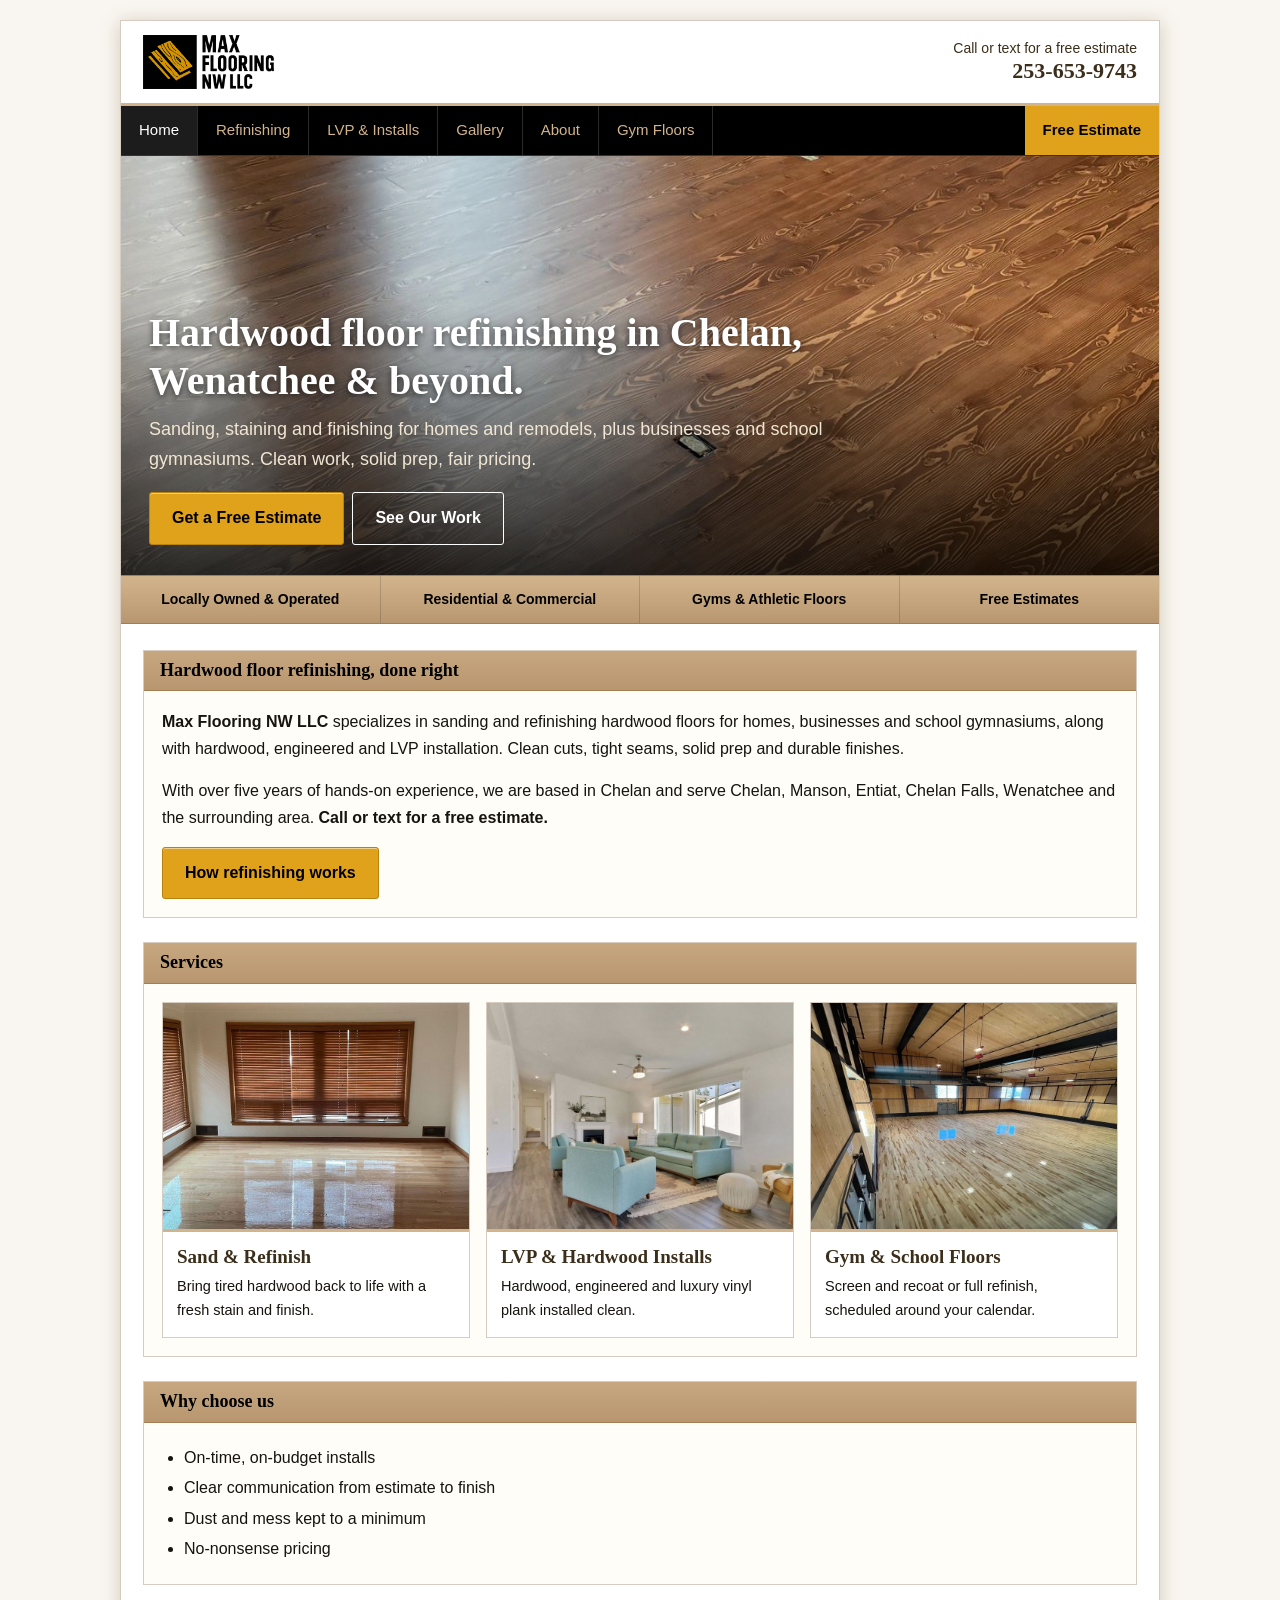
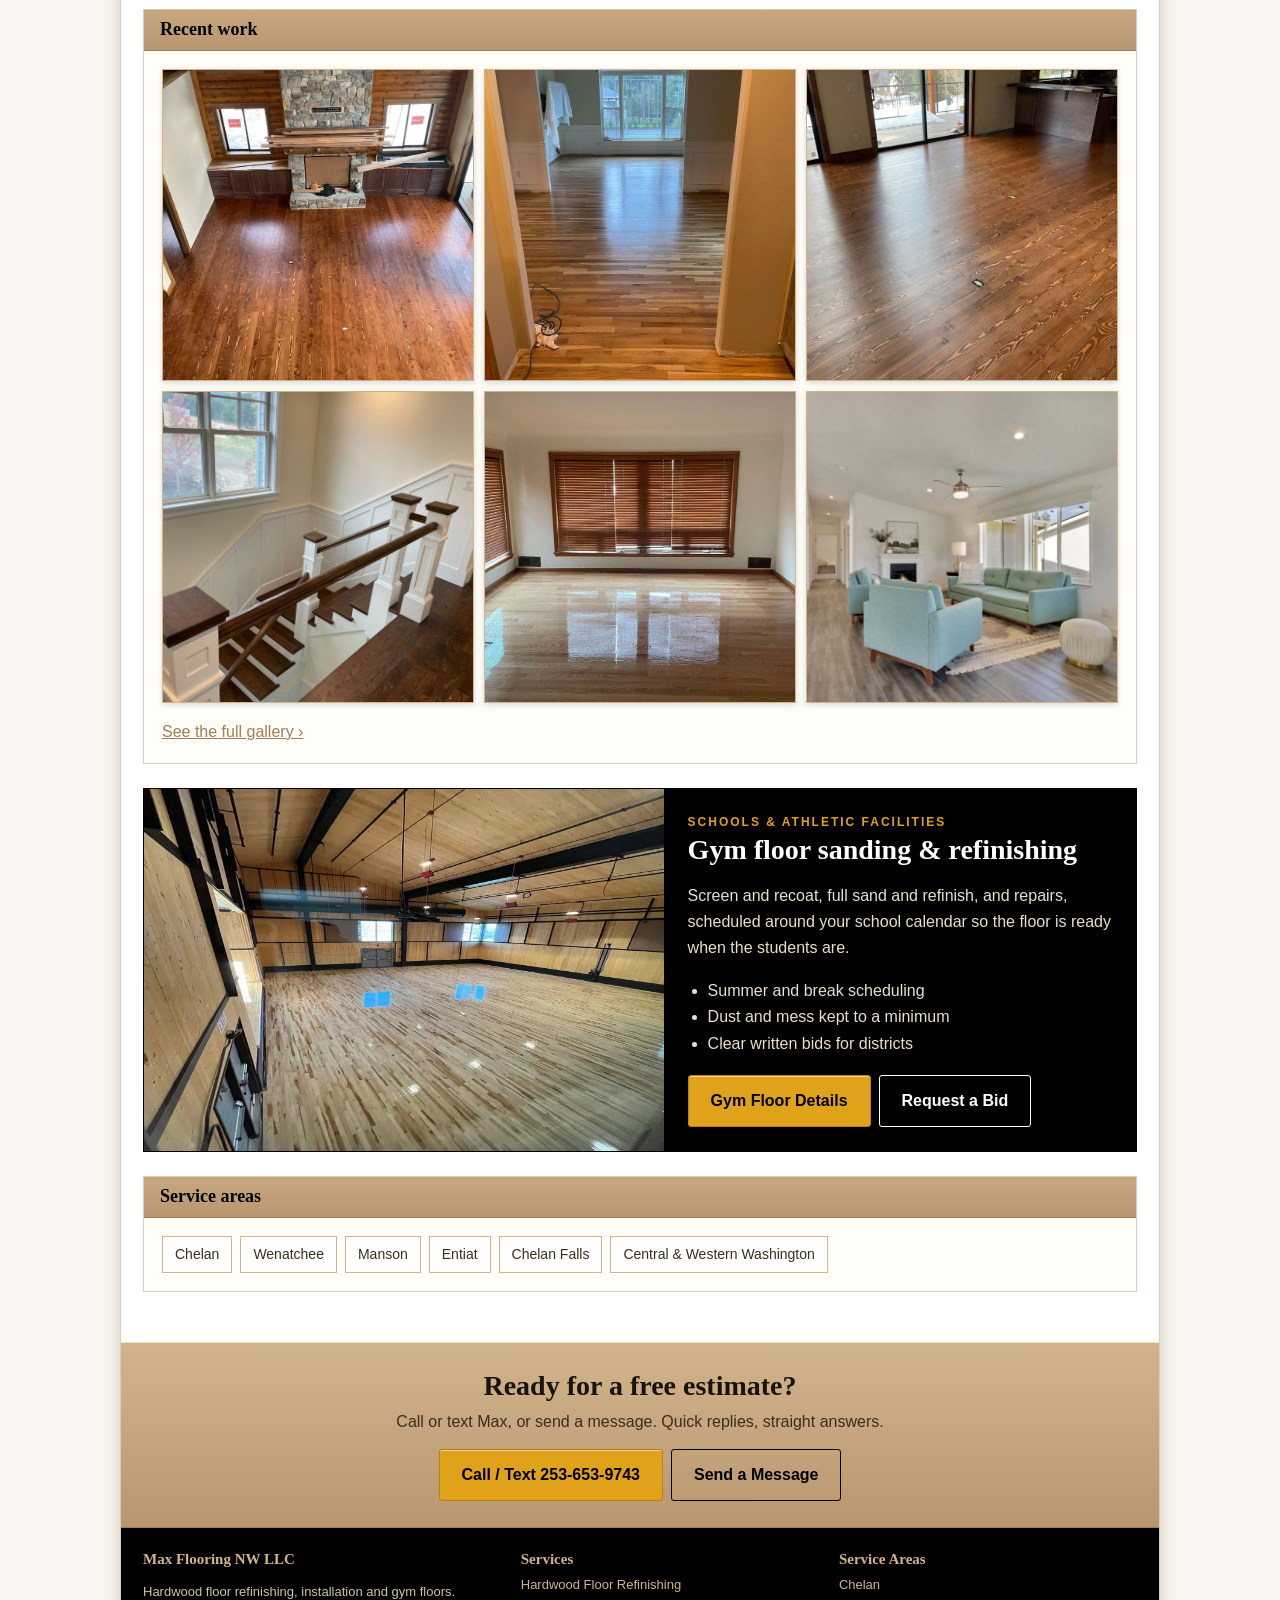
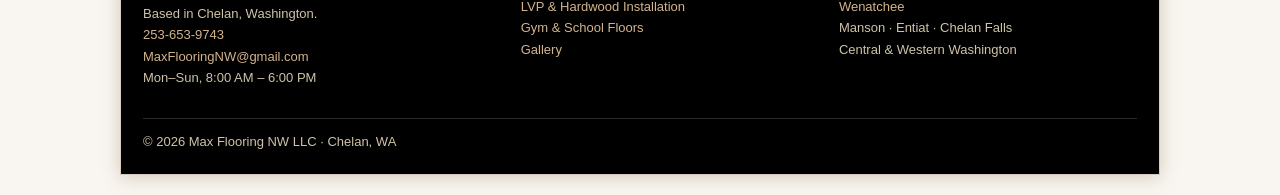
==== index.html @ 86985fd7 "Use real gym floor photo; Gym Floors last in nav - New img/gym-floor-900.jpg replaces the stand-in p" ====
<!DOCTYPE html>
<html lang="en">
<head>
<meta charset="UTF-8">
<meta name="viewport" content="width=device-width, initial-scale=1">
<title>Floor Refinishing in Chelan &amp; Wenatchee, WA | Max Flooring NW</title>
<meta name="description" content="Hardwood floor sanding and refinishing, gym floors and LVP installation in Chelan, Wenatchee and central Washington. Free estimates: 253-653-9743.">
<link rel="canonical" href="https://maxflooringnw.com/">

<link rel="icon" href="/favicon.png" type="image/png">
<link rel="apple-touch-icon" href="/apple-touch-icon.png">
<meta property="og:type" content="website">
<meta property="og:site_name" content="Max Flooring NW LLC">
<meta property="og:title" content="Floor Refinishing in Chelan &amp; Wenatchee, WA | Max Flooring NW">
<meta property="og:description" content="Hardwood floor sanding and refinishing, gym floors and LVP installation in Chelan, Wenatchee and central Washington. Free estimates: 253-653-9743.">
<meta property="og:url" content="https://maxflooringnw.com/">
<meta property="og:image" content="https://maxflooringnw.com/img/og-image.jpg">
<meta name="twitter:card" content="summary_large_image">
<meta name="theme-color" content="#000000">
<link rel="stylesheet" href="/styles.css">
<script type="application/ld+json">{"@context": "https://schema.org", "@type": "HomeAndConstructionBusiness", "@id": "https://maxflooringnw.com/#business", "name": "Max Flooring NW LLC", "url": "https://maxflooringnw.com/", "telephone": "+1-253-653-9743", "email": "MaxFlooringNW@gmail.com", "image": "https://maxflooringnw.com/img/og-image.jpg", "logo": "https://maxflooringnw.com/img/logo.png", "description": "Hardwood floor sanding and refinishing, hardwood and LVP installation, and gym floor refinishing in Chelan, Wenatchee and the surrounding area of Washington.", "address": {"@type": "PostalAddress", "addressLocality": "Chelan", "addressRegion": "WA", "addressCountry": "US"}, "areaServed": [{"@type": "City", "name": "Chelan"}, {"@type": "City", "name": "Manson"}, {"@type": "City", "name": "Entiat"}, {"@type": "City", "name": "Chelan Falls"}, {"@type": "City", "name": "Wenatchee"}, {"@type": "State", "name": "Washington"}], "founder": {"@type": "Person", "name": "Maxwell Callero"}, "openingHoursSpecification": [{"@type": "OpeningHoursSpecification", "dayOfWeek": ["Monday", "Tuesday", "Wednesday", "Thursday", "Friday", "Saturday", "Sunday"], "opens": "08:00", "closes": "18:00"}], "naics": "238330", "makesOffer": [{"@type": "Offer", "itemOffered": {"@type": "Service", "name": "Hardwood floor sanding and refinishing"}}, {"@type": "Offer", "itemOffered": {"@type": "Service", "name": "Gym and athletic floor refinishing"}}, {"@type": "Offer", "itemOffered": {"@type": "Service", "name": "Hardwood and engineered flooring installation"}}, {"@type": "Offer", "itemOffered": {"@type": "Service", "name": "Luxury vinyl plank installation"}}]}</script>
</head>
<body>
<div class="wrap">
<div class="top"><a href="/"><img src="/img/logo.png" width="131" height="54" alt="Max Flooring NW LLC logo"></a>
<div class="call">Call or text for a free estimate<strong><a href="tel:+12536539743">253-653-9743</a></strong></div></div>
<nav class="nav" aria-label="Main"><ul><li><a class=on href="/">Home</a></li><li><a href="/hardwood-floor-refinishing/">Refinishing</a></li><li><a href="/lvp-flooring-installation/">LVP & Installs</a></li><li><a href="/gallery/">Gallery</a></li><li><a href="/about/">About</a></li><li><a href="/gym-floor-refinishing/">Gym Floors</a></li><li class="cta"><a class="cta" href="/contact/">Free Estimate</a></li></ul></nav>
<header class="hero" style="background-image:url(/img/cabin-fir-great-room-1600.jpg);background-position:center 62%"><div class="in"><h1>Hardwood floor refinishing in Chelan, Wenatchee &amp; beyond.</h1><p>Sanding, staining and finishing for homes and remodels, plus businesses and school gymnasiums. Clean work, solid prep, fair pricing.</p><a class="btn" href="/contact/">Get a Free Estimate</a><a class="btn ghost" href="/gallery/">See Our Work</a></div></header>

<main>
<div class="strip"><div>Locally Owned &amp; Operated</div><div>Residential &amp; Commercial</div><div>Gyms &amp; Athletic Floors</div><div>Free Estimates</div></div><div class="content">
<section class="box" id=refinishing><div class="box-hd"><h2>Hardwood floor refinishing, done right</h2></div><div class="box-bd prose"><p><strong>Max Flooring NW LLC</strong> specializes in sanding and refinishing hardwood floors for homes, businesses and school gymnasiums, along with hardwood, engineered and LVP installation. Clean cuts, tight seams, solid prep and durable finishes.</p>
<p>With over five years of hands-on experience, we are based in Chelan and serve Chelan, Manson, Entiat, Chelan Falls, Wenatchee and the surrounding area. <strong>Call or text for a free estimate.</strong></p>
<p><a class="btn" href="/hardwood-floor-refinishing/">How refinishing works</a></p></div></section>
<section class="box"><div class="box-hd"><h2>Services</h2></div><div class="box-bd"><div class="cards">
<a class="card" href="/hardwood-floor-refinishing/"><div class="ph"><img src="/img/oak-refinish-gloss-800.jpg" srcset="/img/oak-refinish-gloss-800.jpg 800w, /img/oak-refinish-gloss-1600.jpg 1600w" sizes="(max-width:760px) 100vw, 340px" width="800" height="1067" alt="Freshly finished hardwood floor in a living room with wood blinds" loading="lazy" ></div><div class="tx"><h3>Sand &amp; Refinish</h3><p>Bring tired hardwood back to life with a fresh stain and finish.</p></div></a>
<a class="card" href="/lvp-flooring-installation/"><div class="ph"><img src="/img/lvp-living-room-800.jpg" srcset="/img/lvp-living-room-800.jpg 800w, /img/lvp-living-room-1600.jpg 1600w" sizes="(max-width:760px) 100vw, 340px" width="800" height="640" alt="Gray luxury vinyl plank flooring in a bright open living room" loading="lazy" ></div><div class="tx"><h3>LVP &amp; Hardwood Installs</h3><p>Hardwood, engineered and luxury vinyl plank installed clean.</p></div></a>
<a class="card" href="/gym-floor-refinishing/"><div class="ph"><img src="/img/gym-floor-900.jpg" sizes="(max-width:760px) 100vw, 340px" width="900" height="600" alt="Newly refinished gym floor with a glossy finish and wood-paneled walls" loading="lazy" ></div><div class="tx"><h3>Gym &amp; School Floors</h3><p>Screen and recoat or full refinish, scheduled around your calendar.</p></div></a>
</div></div></section>
<section class="box"><div class="box-hd"><h2>Why choose us</h2></div><div class="box-bd prose"><ul><li>On-time, on-budget installs</li><li>Clear communication from estimate to finish</li><li>Dust and mess kept to a minimum</li><li>No-nonsense pricing</li></ul></div></section>
<section class="box"><div class="box-hd"><h2>Recent work</h2></div><div class="box-bd"><div class="gallery">
<figure><img src="/img/cabin-fir-fireplace-800.jpg" srcset="/img/cabin-fir-fireplace-800.jpg 800w, /img/cabin-fir-fireplace-1600.jpg 1600w" sizes="(max-width:760px) 50vw, 320px" width="800" height="1067" alt="Refinished plank floor in a log-style home with a stone fireplace" loading="lazy" ></figure><figure><img src="/img/oak-dining-natural-800.jpg" srcset="/img/oak-dining-natural-800.jpg 800w, /img/oak-dining-natural-1600.jpg 1600w" sizes="(max-width:760px) 50vw, 320px" width="800" height="1067" alt="Freshly refinished natural-finish hardwood floor through an arched doorway into a dining room" loading="lazy" ></figure><figure><img src="/img/cabin-fir-great-room-800.jpg" srcset="/img/cabin-fir-great-room-800.jpg 800w, /img/cabin-fir-great-room-1600.jpg 1600w" sizes="(max-width:760px) 50vw, 320px" width="800" height="1067" alt="Refinished wide-plank floor in an open great room with sliding glass doors" loading="lazy" ></figure><figure><img src="/img/oak-stairs-stained-800.jpg" srcset="/img/oak-stairs-stained-800.jpg 800w, /img/oak-stairs-stained-1600.jpg 1600w" sizes="(max-width:760px) 50vw, 320px" width="800" height="640" alt="Stained oak stair treads, railing and hardwood floor beside white paneling" loading="lazy" ></figure><figure><img src="/img/oak-refinish-gloss-800.jpg" srcset="/img/oak-refinish-gloss-800.jpg 800w, /img/oak-refinish-gloss-1600.jpg 1600w" sizes="(max-width:760px) 50vw, 320px" width="800" height="1067" alt="Freshly finished hardwood floor in a living room with wood blinds" loading="lazy" ></figure><figure><img src="/img/lvp-living-room-800.jpg" srcset="/img/lvp-living-room-800.jpg 800w, /img/lvp-living-room-1600.jpg 1600w" sizes="(max-width:760px) 50vw, 320px" width="800" height="640" alt="Gray luxury vinyl plank flooring in a bright open living room" loading="lazy" ></figure>
</div><p style="margin-bottom:0"><a href="/gallery/">See the full gallery &rsaquo;</a></p></div></section>
<div class="gym"><div class="ph"><img src="/img/gym-floor-900.jpg" sizes="(max-width:760px) 100vw, 560px" width="900" height="600" alt="Newly refinished gym floor with a glossy finish and wood-paneled walls" loading="lazy" ></div>
<div class="tx"><div class="tag">Schools &amp; Athletic Facilities</div><h2>Gym floor sanding &amp; refinishing</h2>
<p>Screen and recoat, full sand and refinish, and repairs, scheduled around your school calendar so the floor is ready when the students are.</p>
<ul><li>Summer and break scheduling</li><li>Dust and mess kept to a minimum</li><li>Clear written bids for districts</li></ul>
<a class="btn" href="/gym-floor-refinishing/">Gym Floor Details</a><a class="btn ghost" href="/contact/?type=gym">Request a Bid</a></div></div>
<section class="box"><div class="box-hd"><h2>Service areas</h2></div><div class="box-bd"><div class="areas"><a href="/floor-refinishing-chelan/">Chelan</a><a href="/hardwood-floors-wenatchee/">Wenatchee</a><span class="areas" style="gap:8px;display:contents"><a href="/contact/">Manson</a><a href="/contact/">Entiat</a><a href="/contact/">Chelan Falls</a><a href="/contact/">Central &amp; Western Washington</a></span></div></div></section>
</div>
</main>
<div class="cta-band"><h2>Ready for a free estimate?</h2>
<p>Call or text Max, or send a message. Quick replies, straight answers.</p>
<a class="btn" href="tel:+12536539743">Call / Text 253-653-9743</a><a class="btn dark" href="/contact/">Send a Message</a></div>
<div class="footer"><div class="fg">
<div><h3>Max Flooring NW LLC</h3><p>Hardwood floor refinishing, installation and gym floors.<br>Based in Chelan, Washington.<br>
<a href="tel:+12536539743">253-653-9743</a><br><a href="mailto:MaxFlooringNW@gmail.com">MaxFlooringNW@gmail.com</a><br>Mon&ndash;Sun, 8:00 AM &ndash; 6:00 PM</p></div>
<div><h3>Services</h3><ul><li><a href="/hardwood-floor-refinishing/">Hardwood Floor Refinishing</a></li>
<li><a href="/lvp-flooring-installation/">LVP &amp; Hardwood Installation</a></li><li><a href="/gym-floor-refinishing/">Gym &amp; School Floors</a></li>
<li><a href="/gallery/">Gallery</a></li></ul></div>
<div><h3>Service Areas</h3><ul><li><a href="/floor-refinishing-chelan/">Chelan</a></li><li><a href="/hardwood-floors-wenatchee/">Wenatchee</a></li>
<li>Manson &middot; Entiat &middot; Chelan Falls</li><li>Central &amp; Western Washington</li></ul></div></div>
<div class="copy">&copy; 2026 Max Flooring NW LLC &middot; Chelan, WA</div></div>
</div>
<div class="callbar"><a href="tel:+12536539743">Call</a><a href="sms:+12536539743">Text</a></div>
</body>
</html>
---- styles.css ----
/* Max Flooring NW LLC — locked style (Style A: classic, modernized) */
:root{--tan:#d2b48c;--tan-d:#b89770;--tan-dd:#a67c52;--cream:#f9f6f1;--ink:#17130e;--brown:#3b2e1a;--gold:#e0a21b;--line:#d6ccc2}
*{box-sizing:border-box}
html{scroll-behavior:smooth}
body{margin:0;background:var(--cream);color:var(--ink);font:16px/1.65 "Segoe UI",Arial,Helvetica,sans-serif}
a{color:var(--tan-dd)}
img{max-width:100%;height:auto}
h1,h2,h3{font-family:Georgia,"Times New Roman",serif;line-height:1.2;margin:0}
.wrap{max-width:1040px;margin:20px auto;background:#fff;border:1px solid var(--line);box-shadow:0 2px 18px rgba(120,90,50,.28)}

/* header */
.top{display:flex;justify-content:space-between;align-items:center;gap:16px;padding:14px 22px;background:#fff;border-bottom:3px solid var(--tan)}
.top img{height:54px;width:auto;display:block}
.top .call{text-align:right;font-size:14px;color:var(--brown);line-height:1.3}
.top .call strong{display:block;font-size:22px;font-family:Georgia,serif}
.top .call a{text-decoration:none;color:inherit}
.nav{background:#000;border-bottom:1px solid #333}
.nav ul{margin:0;padding:0;list-style:none;display:flex;flex-wrap:wrap}
.nav a{display:block;padding:12px 18px;color:var(--tan);text-decoration:none;font-size:15px;border-right:1px solid #2a2a2a}
.nav a:hover,.nav a.on{background:#1c1c1c;color:#fff}
.nav li.cta{margin-left:auto}
.nav a.cta{background:var(--gold);color:#000;font-weight:bold;border:0}
.nav a.cta:hover{background:#f1b52e;color:#000}

/* hero */
.hero{position:relative;min-height:420px;display:flex;align-items:flex-end;background-color:#2a1b0e;background-size:cover;background-position:center 62%;border-bottom:1px solid var(--tan-dd)}
.hero.sm{min-height:300px}
.hero:before{content:"";position:absolute;inset:0;background:linear-gradient(to top,rgba(0,0,0,.78),rgba(0,0,0,.05) 65%)}
.hero .in{position:relative;padding:28px 28px 30px;color:#fff;max-width:760px}
.hero h1{font-size:40px;text-shadow:0 2px 6px rgba(0,0,0,.6)}
.hero.sm h1{font-size:34px}
.hero p{margin:10px 0 18px;font-size:18px;color:#f1e6d3}
.btn{display:inline-block;padding:12px 22px;background:var(--gold);color:#000;font-weight:bold;text-decoration:none;border:1px solid #b9810d;border-radius:3px;box-shadow:inset 0 1px 0 rgba(255,255,255,.5);cursor:pointer;font-size:16px;font-family:inherit}
.btn:hover{background:#f1b52e}
.btn.ghost{background:transparent;color:#fff;border-color:#fff;box-shadow:none;margin-left:8px}
.btn.ghost:hover{background:rgba(255,255,255,.15)}
.btn.dark{background:transparent;color:#000;border-color:#000;box-shadow:none;margin-left:8px}
.btn.dark:hover{background:rgba(0,0,0,.08)}

/* trust strip */
.strip{display:flex;flex-wrap:wrap;background:linear-gradient(#d2b48c,#b89770);border-bottom:1px solid var(--tan-dd);color:#000;font-weight:bold;font-size:14px}
.strip div{flex:1 1 180px;padding:12px 16px;text-align:center;border-right:1px solid rgba(0,0,0,.15)}
.strip div:last-child{border-right:0}

.crumbs{font-size:13px;color:#6b5a43;padding:10px 22px 0}
.crumbs a{color:#6b5a43}
.content{padding:26px 22px}
.box{border:1px solid var(--line);background:#fffdf8;margin-bottom:24px}
.box-hd{background:linear-gradient(#c7a77f,#b89770);border-bottom:1px solid var(--tan-dd);padding:9px 16px;font-family:Georgia,serif;font-weight:bold;font-size:18px;color:#000}
.box-hd h2{font-size:18px}
.box-bd{padding:18px}
.box-bd>:first-child{margin-top:0}.box-bd>:last-child{margin-bottom:0}
.prose h3{font-size:19px;color:var(--brown);margin:20px 0 6px}
.prose ul,.prose ol{padding-left:22px}
.prose li{margin:4px 0}

.cols{display:grid;grid-template-columns:1fr 1fr;gap:20px}
.cards{display:grid;grid-template-columns:repeat(3,1fr);gap:16px}
.card{border:1px solid var(--line);background:#fff;display:flex;flex-direction:column;text-decoration:none;color:inherit}
.card .ph{aspect-ratio:4/3;border-bottom:3px solid var(--tan);overflow:hidden}
.card .ph img{width:100%;height:100%;object-fit:cover;display:block}
.card .tx{padding:14px}
.card h3{font-size:19px;margin-bottom:6px;color:var(--brown)}
.card p{margin:0;font-size:14.5px}
a.card:hover{border-color:var(--tan-dd);box-shadow:0 2px 8px rgba(0,0,0,.15)}

.gym{display:grid;grid-template-columns:1.1fr 1fr;border:1px solid #000;background:#000;color:#eadfca;margin-bottom:24px}
.gym .ph{min-height:300px;position:relative}
.gym .ph img{position:absolute;inset:0;width:100%;height:100%;object-fit:cover;object-position:center 70%}
.gym .ph span{position:absolute;left:8px;bottom:8px;background:rgba(0,0,0,.7);color:#e9d9b8;font-size:11px;padding:3px 7px}
.gym .tx{padding:24px}
.gym h2{color:#fff;font-size:28px;margin-bottom:8px}
.gym .tag{color:var(--gold);font-size:12px;letter-spacing:2px;text-transform:uppercase;font-weight:bold}
.gym ul{margin:12px 0 18px;padding-left:20px}

.gallery{display:grid;grid-template-columns:repeat(3,1fr);gap:10px}
.gallery figure{margin:0}
.gallery img{width:100%;aspect-ratio:1/1;object-fit:cover;display:block;border:1px solid var(--tan);box-shadow:0 2px 6px rgba(0,0,0,.15)}
.gallery figcaption{font-size:13px;color:#6b5a43;margin-top:4px}

.areas{display:flex;flex-wrap:wrap;gap:8px}
.areas a,.areas span{padding:6px 12px;border:1px solid var(--tan);background:#fff;text-decoration:none;color:var(--brown);font-size:14px}
.areas a:hover{background:var(--tan)}

.steps{counter-reset:s;list-style:none;padding:0!important}
.steps li{counter-increment:s;position:relative;padding:4px 0 12px 46px;margin:0}
.steps li:before{content:counter(s);position:absolute;left:0;top:2px;width:32px;height:32px;border-radius:50%;background:var(--gold);color:#000;font-weight:bold;text-align:center;line-height:32px;font-family:Georgia,serif}
.steps strong{display:block}

details{border:1px solid var(--line);background:#fff;margin:8px 0}
summary{cursor:pointer;padding:11px 14px;font-weight:bold;color:var(--brown)}
details p{margin:0;padding:0 14px 14px}

.facts{width:100%;border-collapse:collapse;font-size:15px}
.facts th,.facts td{text-align:left;padding:8px 10px;border-bottom:1px solid var(--line);vertical-align:top}
.facts th{width:36%;color:var(--brown)}

form label{display:block;font-weight:bold;margin:12px 0 4px;color:var(--brown)}
form input,form select,form textarea{width:100%;padding:10px;border:1px solid #bfae94;border-radius:3px;font:inherit;background:#fff}
form textarea{min-height:130px}
form .btn{margin-top:16px}
.hp{position:absolute;left:-9999px}

.cta-band{background:linear-gradient(#d2b48c,#b89770);border-top:1px solid #f5e1c2;border-bottom:1px solid var(--tan-dd);padding:26px 22px;text-align:center}
.cta-band h2{font-size:28px;margin-bottom:6px}
.cta-band p{margin:0 0 14px;color:var(--brown)}
.footer{background:#000;color:#cfc3a8;font-size:13px;padding:22px}
.footer .fg{display:grid;grid-template-columns:1.2fr 1fr 1fr;gap:20px}
.footer h3{color:var(--tan);font-size:15px;margin-bottom:6px}
.footer ul{list-style:none;margin:0;padding:0}
.footer a{color:var(--tan);text-decoration:none}
.footer a:hover{text-decoration:underline}
.footer .copy{margin-top:16px;border-top:1px solid #2a2a2a;padding-top:12px}
.callbar{display:none}

@media (max-width:760px){
  .wrap{margin:0;border:0}
  .top{flex-direction:column;align-items:flex-start}.top .call{text-align:left}
  .nav li.cta{margin-left:0}
  .nav a{padding:10px 12px;font-size:14px}
  .hero{min-height:360px}.hero h1{font-size:30px}.hero.sm h1{font-size:27px}
  .cards,.cols{grid-template-columns:1fr}
  .gym{grid-template-columns:1fr}
  .gallery{grid-template-columns:repeat(2,1fr)}
  .btn.ghost,.btn.dark{margin:10px 0 0}
  .footer .fg{grid-template-columns:1fr}
  .callbar{display:flex;position:sticky;bottom:0;z-index:5}
  .callbar a{flex:1;text-align:center;padding:14px;background:#000;color:var(--gold);font-weight:bold;text-decoration:none;border-top:2px solid var(--gold)}
  .callbar a+a{background:var(--gold);color:#000}
}
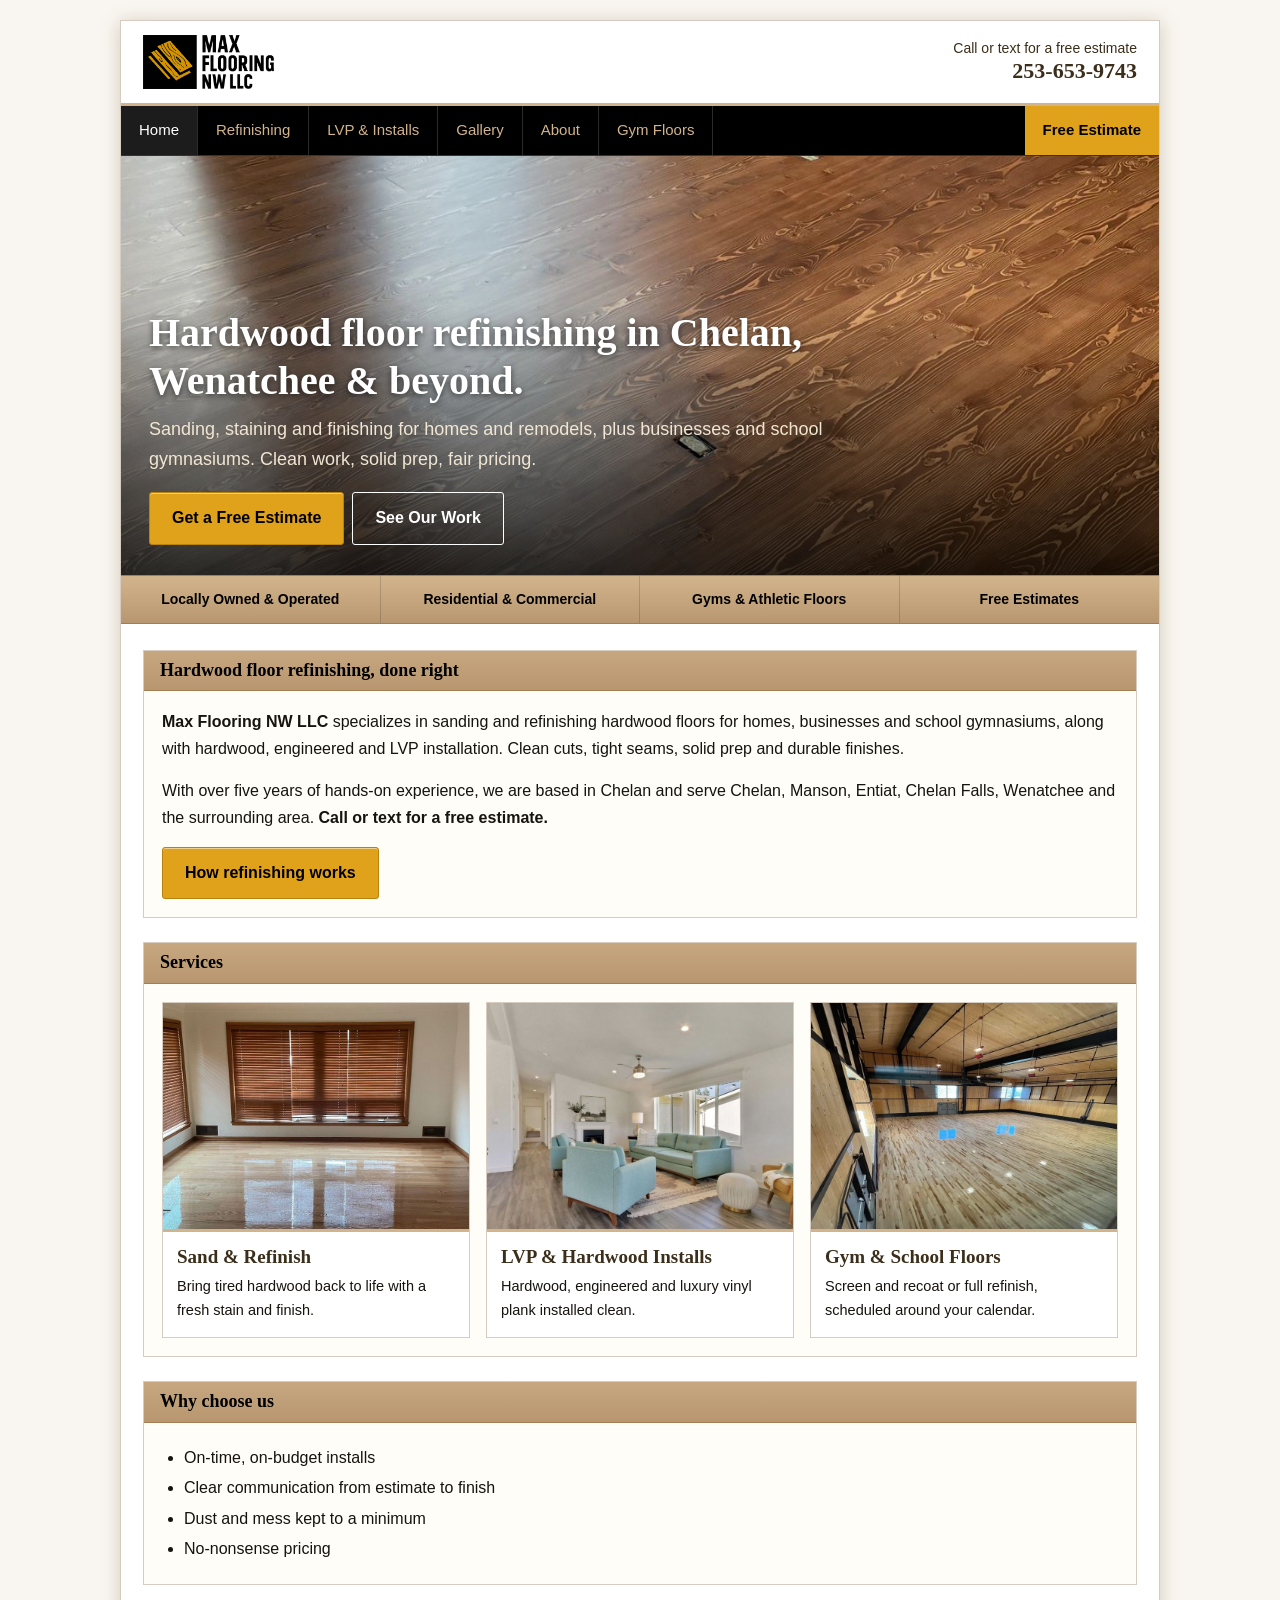
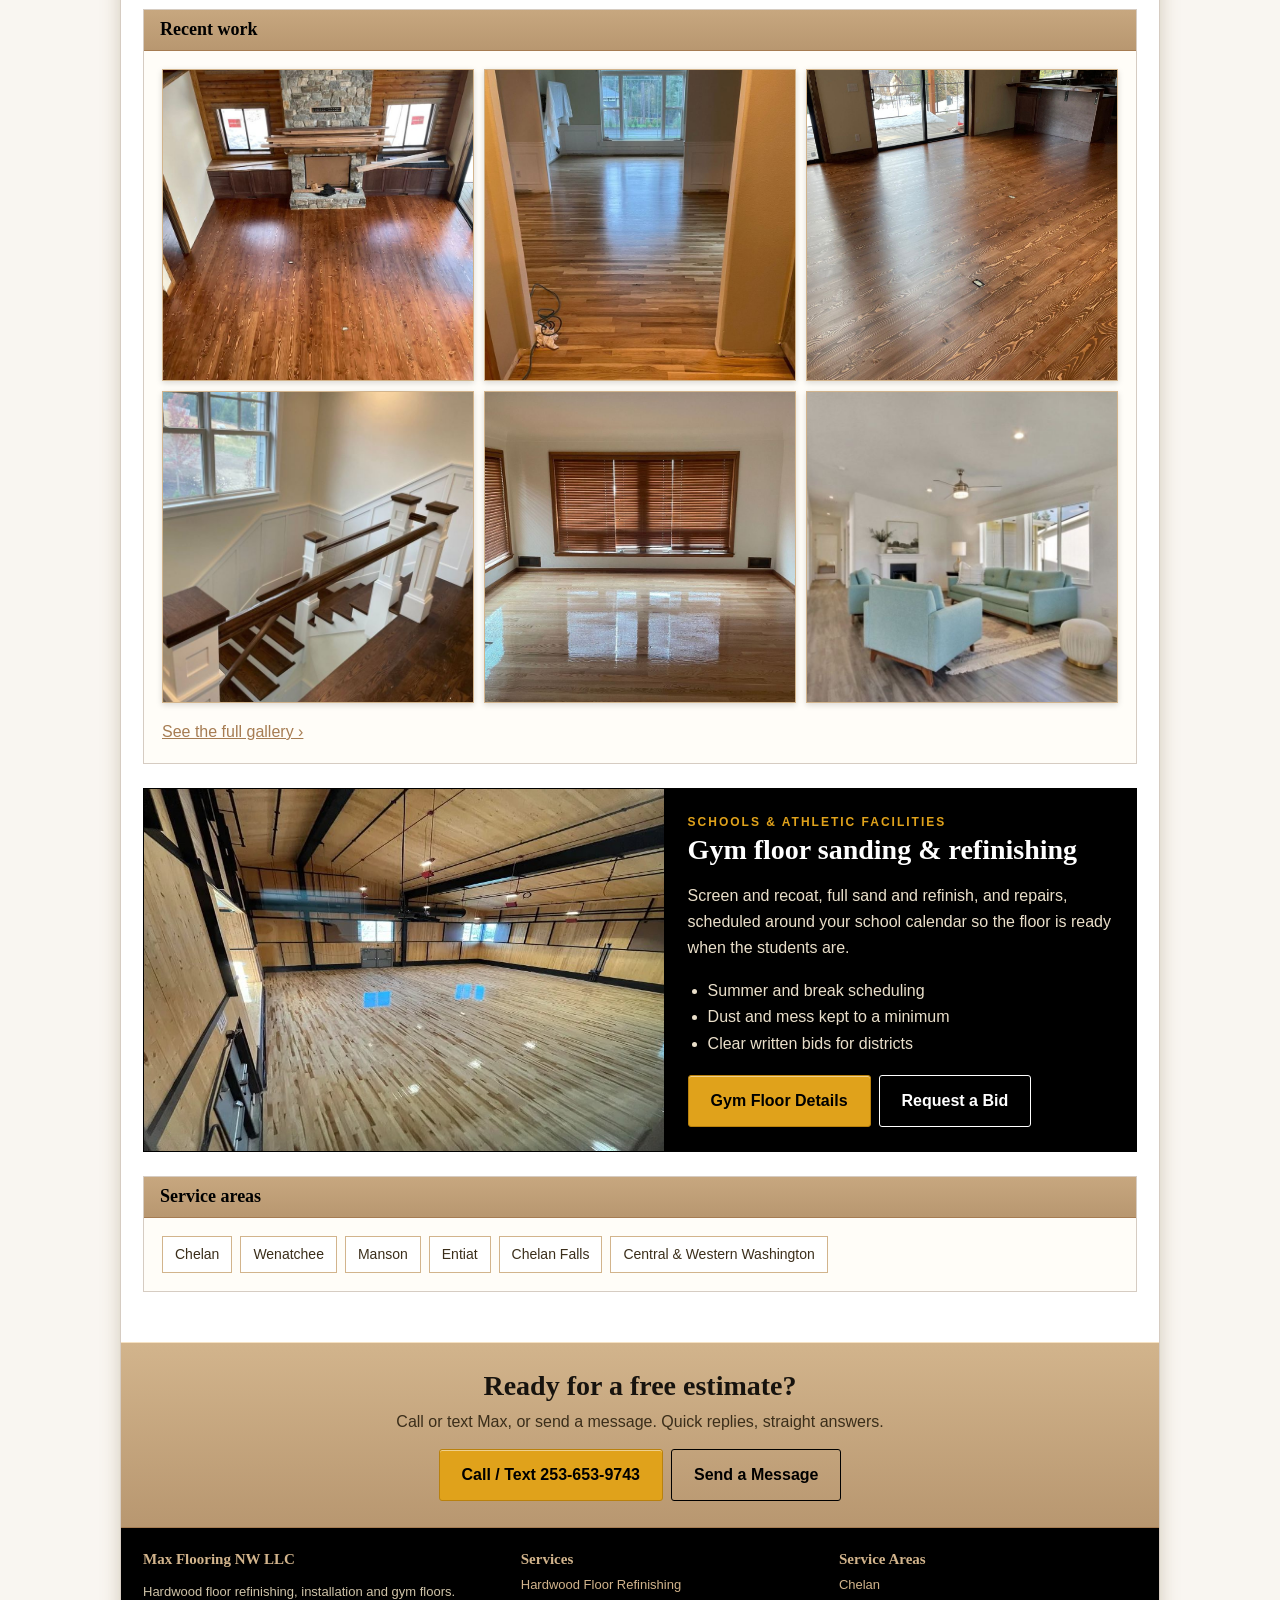
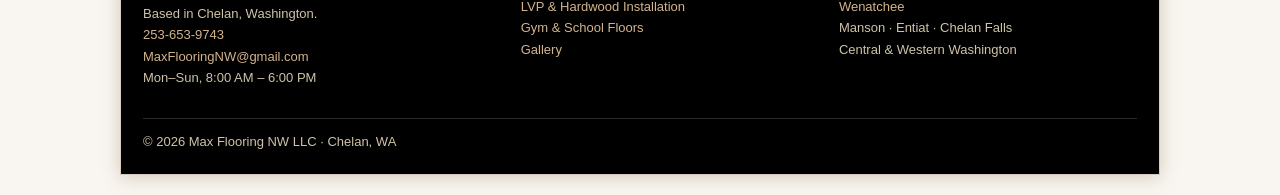
==== commit 5b711697: "Version the stylesheet link so returning visitors get CSS updates right away Co-Authored-By: Claude " ====
--- a/index.html
+++ b/index.html
@@ -17,7 +17,7 @@
 <meta property="og:image" content="https://maxflooringnw.com/img/og-image.jpg">
 <meta name="twitter:card" content="summary_large_image">
 <meta name="theme-color" content="#000000">
-<link rel="stylesheet" href="/styles.css">
+<link rel="stylesheet" href="/styles.css?v=2">
 <script type="application/ld+json">{"@context": "https://schema.org", "@type": "HomeAndConstructionBusiness", "@id": "https://maxflooringnw.com/#business", "name": "Max Flooring NW LLC", "url": "https://maxflooringnw.com/", "telephone": "+1-253-653-9743", "email": "MaxFlooringNW@gmail.com", "image": "https://maxflooringnw.com/img/og-image.jpg", "logo": "https://maxflooringnw.com/img/logo.png", "description": "Hardwood floor sanding and refinishing, hardwood and LVP installation, and gym floor refinishing in Chelan, Wenatchee and the surrounding area of Washington.", "address": {"@type": "PostalAddress", "addressLocality": "Chelan", "addressRegion": "WA", "addressCountry": "US"}, "areaServed": [{"@type": "City", "name": "Chelan"}, {"@type": "City", "name": "Manson"}, {"@type": "City", "name": "Entiat"}, {"@type": "City", "name": "Chelan Falls"}, {"@type": "City", "name": "Wenatchee"}, {"@type": "State", "name": "Washington"}], "founder": {"@type": "Person", "name": "Maxwell Callero"}, "openingHoursSpecification": [{"@type": "OpeningHoursSpecification", "dayOfWeek": ["Monday", "Tuesday", "Wednesday", "Thursday", "Friday", "Saturday", "Sunday"], "opens": "08:00", "closes": "18:00"}], "naics": "238330", "makesOffer": [{"@type": "Offer", "itemOffered": {"@type": "Service", "name": "Hardwood floor sanding and refinishing"}}, {"@type": "Offer", "itemOffered": {"@type": "Service", "name": "Gym and athletic floor refinishing"}}, {"@type": "Offer", "itemOffered": {"@type": "Service", "name": "Hardwood and engineered flooring installation"}}, {"@type": "Offer", "itemOffered": {"@type": "Service", "name": "Luxury vinyl plank installation"}}]}</script>
 </head>
 <body>
--- a/styles.css
+++ b/styles.css
@@ -25,6 +25,7 @@
 /* hero */
 .hero{position:relative;min-height:420px;display:flex;align-items:flex-end;background-color:#2a1b0e;background-size:cover;background-position:center 62%;border-bottom:1px solid var(--tan-dd)}
 .hero.sm{min-height:300px}
+.hero.gymhero{background-size:max(1150px,100%) auto;background-position:center bottom}
 .hero:before{content:"";position:absolute;inset:0;background:linear-gradient(to top,rgba(0,0,0,.78),rgba(0,0,0,.05) 65%)}
 .hero .in{position:relative;padding:28px 28px 30px;color:#fff;max-width:760px}
 .hero h1{font-size:40px;text-shadow:0 2px 6px rgba(0,0,0,.6)}
@@ -79,7 +80,7 @@
 .gallery figcaption{font-size:13px;color:#6b5a43;margin-top:4px}
 
 .areas{display:flex;flex-wrap:wrap;gap:8px}
-.areas a,.areas span{padding:6px 12px;border:1px solid var(--tan);background:#fff;text-decoration:none;color:var(--brown);font-size:14px}
+.areas a{padding:6px 12px;border:1px solid var(--tan);background:#fff;text-decoration:none;color:var(--brown);font-size:14px}
 .areas a:hover{background:var(--tan)}
 
 .steps{counter-reset:s;list-style:none;padding:0!important}
@@ -114,6 +115,7 @@
 .callbar{display:none}
 
 @media (max-width:760px){
+  .hero.gymhero{background-size:max(1400px,100%) auto}
   .wrap{margin:0;border:0}
   .top{flex-direction:column;align-items:flex-start}.top .call{text-align:left}
   .nav li.cta{margin-left:0}
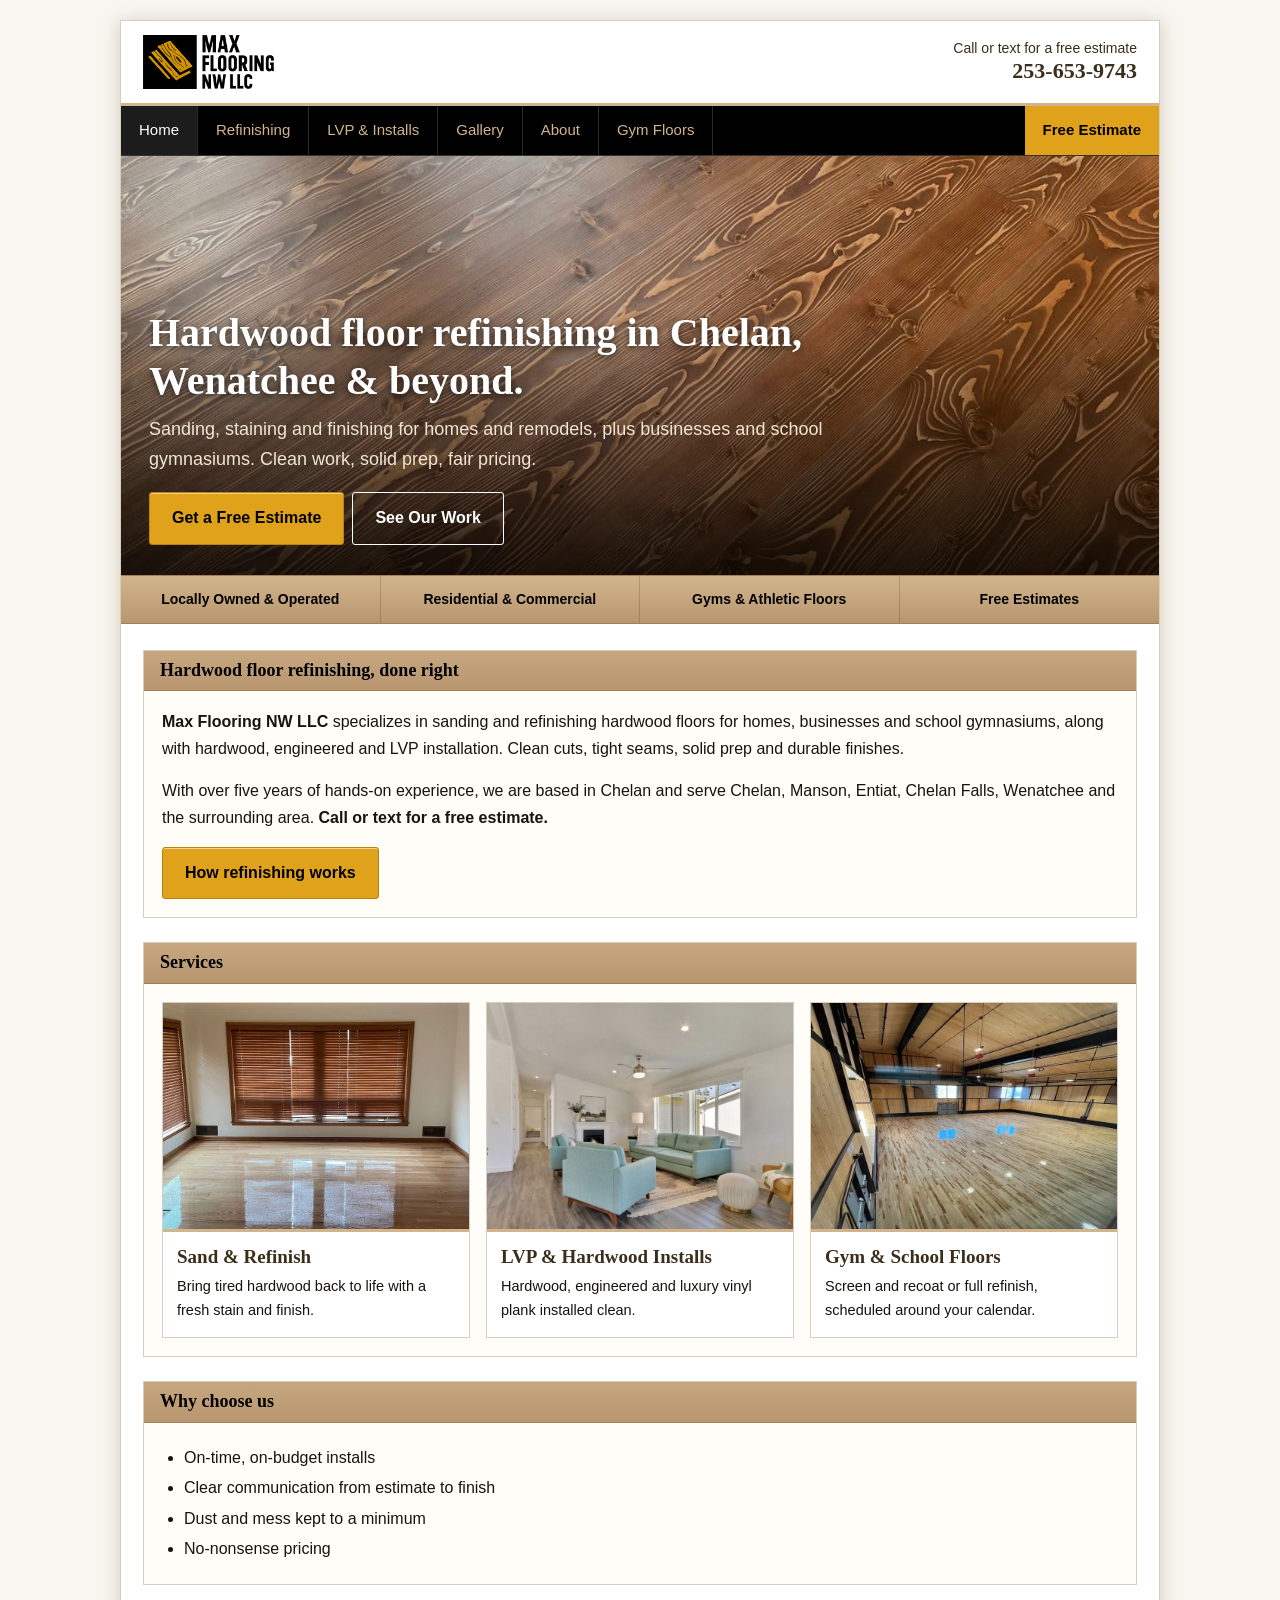
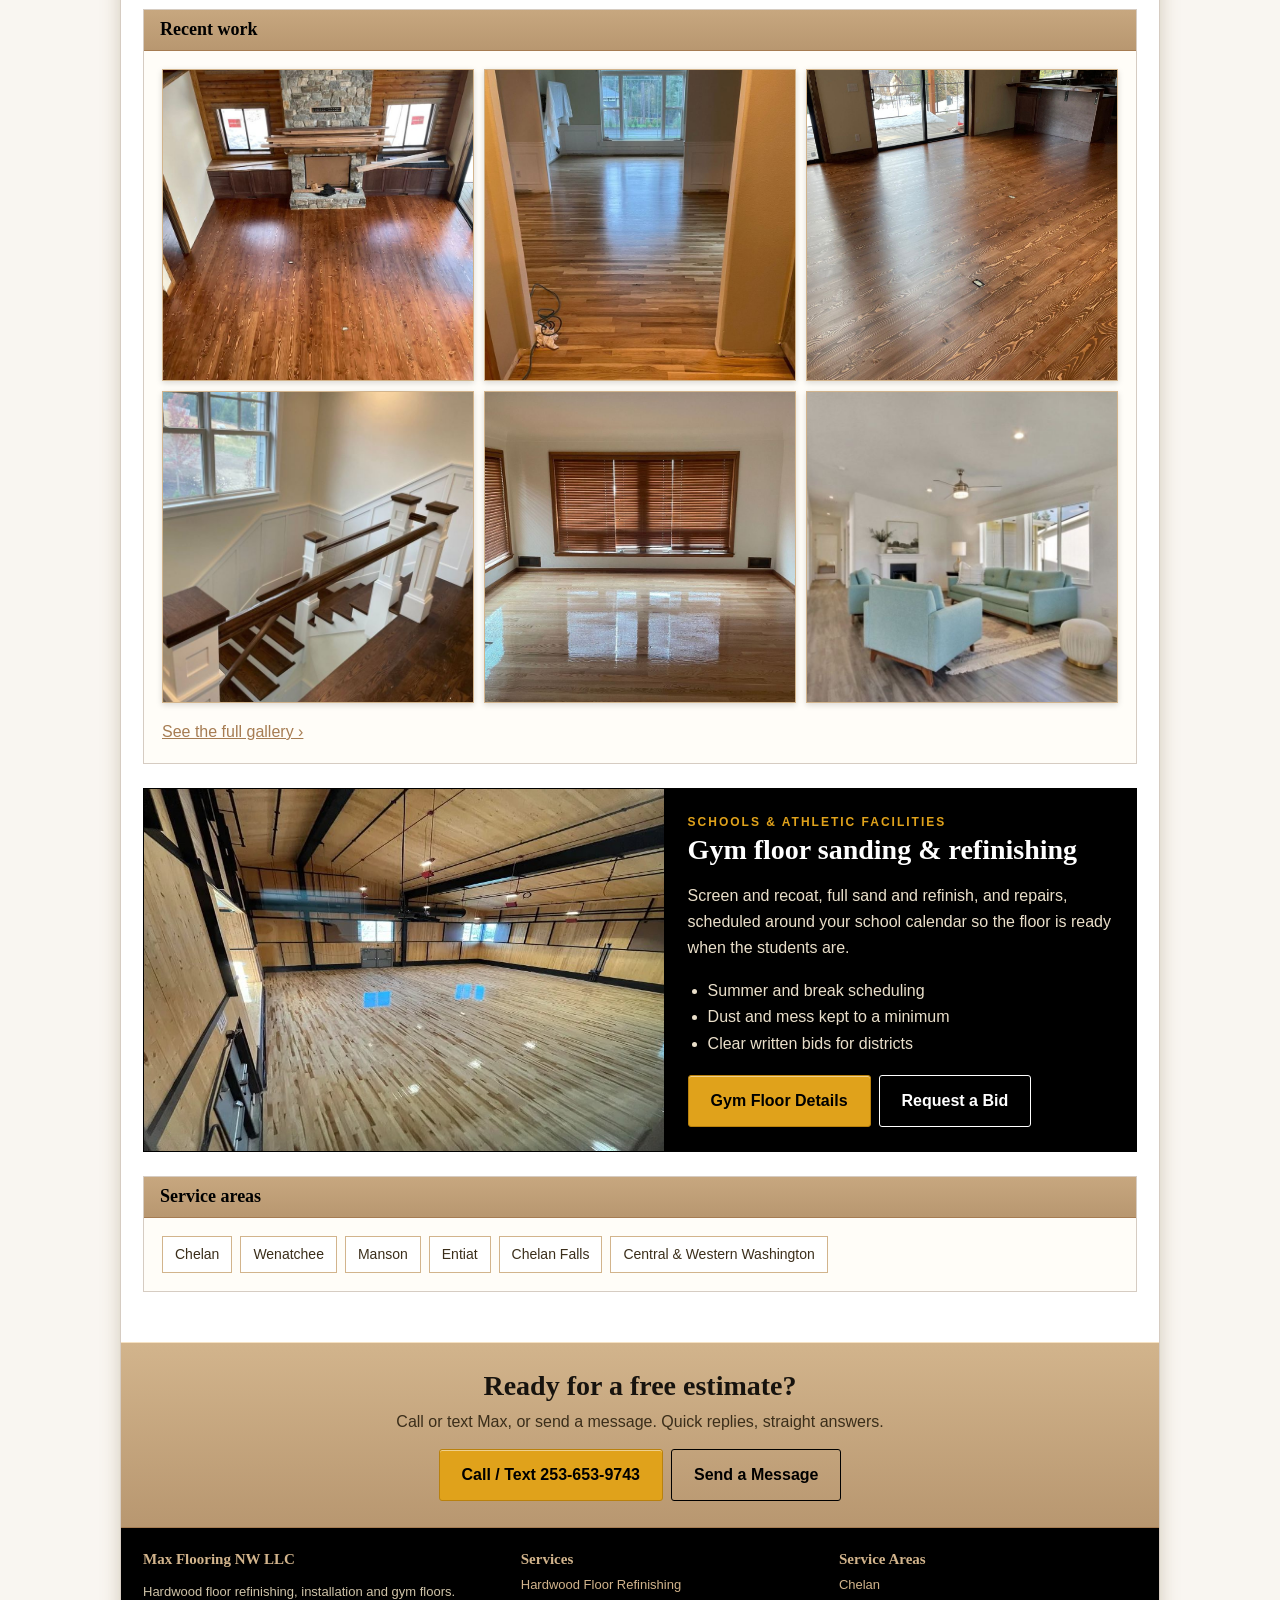
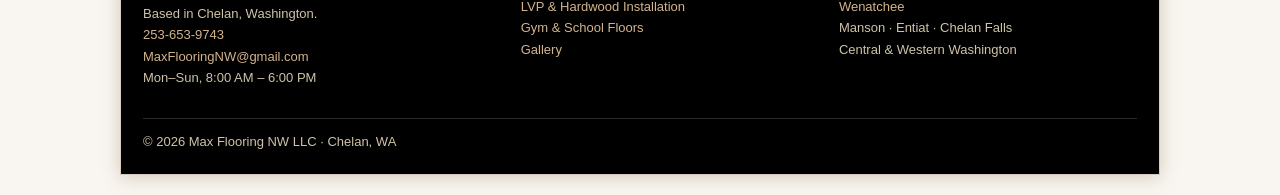
==== commit 68b17c95: "Home banner: zoom in and anchor low so the floor outlet is out of frame Co-Authored-By: Claude Sonne" ====
--- a/index.html
+++ b/index.html
@@ -25,7 +25,7 @@
 <div class="top"><a href="/"><img src="/img/logo.png" width="131" height="54" alt="Max Flooring NW LLC logo"></a>
 <div class="call">Call or text for a free estimate<strong><a href="tel:+12536539743">253-653-9743</a></strong></div></div>
 <nav class="nav" aria-label="Main"><ul><li><a class=on href="/">Home</a></li><li><a href="/hardwood-floor-refinishing/">Refinishing</a></li><li><a href="/lvp-flooring-installation/">LVP & Installs</a></li><li><a href="/gallery/">Gallery</a></li><li><a href="/about/">About</a></li><li><a href="/gym-floor-refinishing/">Gym Floors</a></li><li class="cta"><a class="cta" href="/contact/">Free Estimate</a></li></ul></nav>
-<header class="hero" style="background-image:url(/img/cabin-fir-great-room-1600.jpg);background-position:center 62%"><div class="in"><h1>Hardwood floor refinishing in Chelan, Wenatchee &amp; beyond.</h1><p>Sanding, staining and finishing for homes and remodels, plus businesses and school gymnasiums. Clean work, solid prep, fair pricing.</p><a class="btn" href="/contact/">Get a Free Estimate</a><a class="btn ghost" href="/gallery/">See Our Work</a></div></header>
+<header class="hero" style="background-image:url(/img/cabin-fir-great-room-1600.jpg);background-size:max(1000px,100%) auto;background-position:center bottom"><div class="in"><h1>Hardwood floor refinishing in Chelan, Wenatchee &amp; beyond.</h1><p>Sanding, staining and finishing for homes and remodels, plus businesses and school gymnasiums. Clean work, solid prep, fair pricing.</p><a class="btn" href="/contact/">Get a Free Estimate</a><a class="btn ghost" href="/gallery/">See Our Work</a></div></header>
 
 <main>
 <div class="strip"><div>Locally Owned &amp; Operated</div><div>Residential &amp; Commercial</div><div>Gyms &amp; Athletic Floors</div><div>Free Estimates</div></div><div class="content">
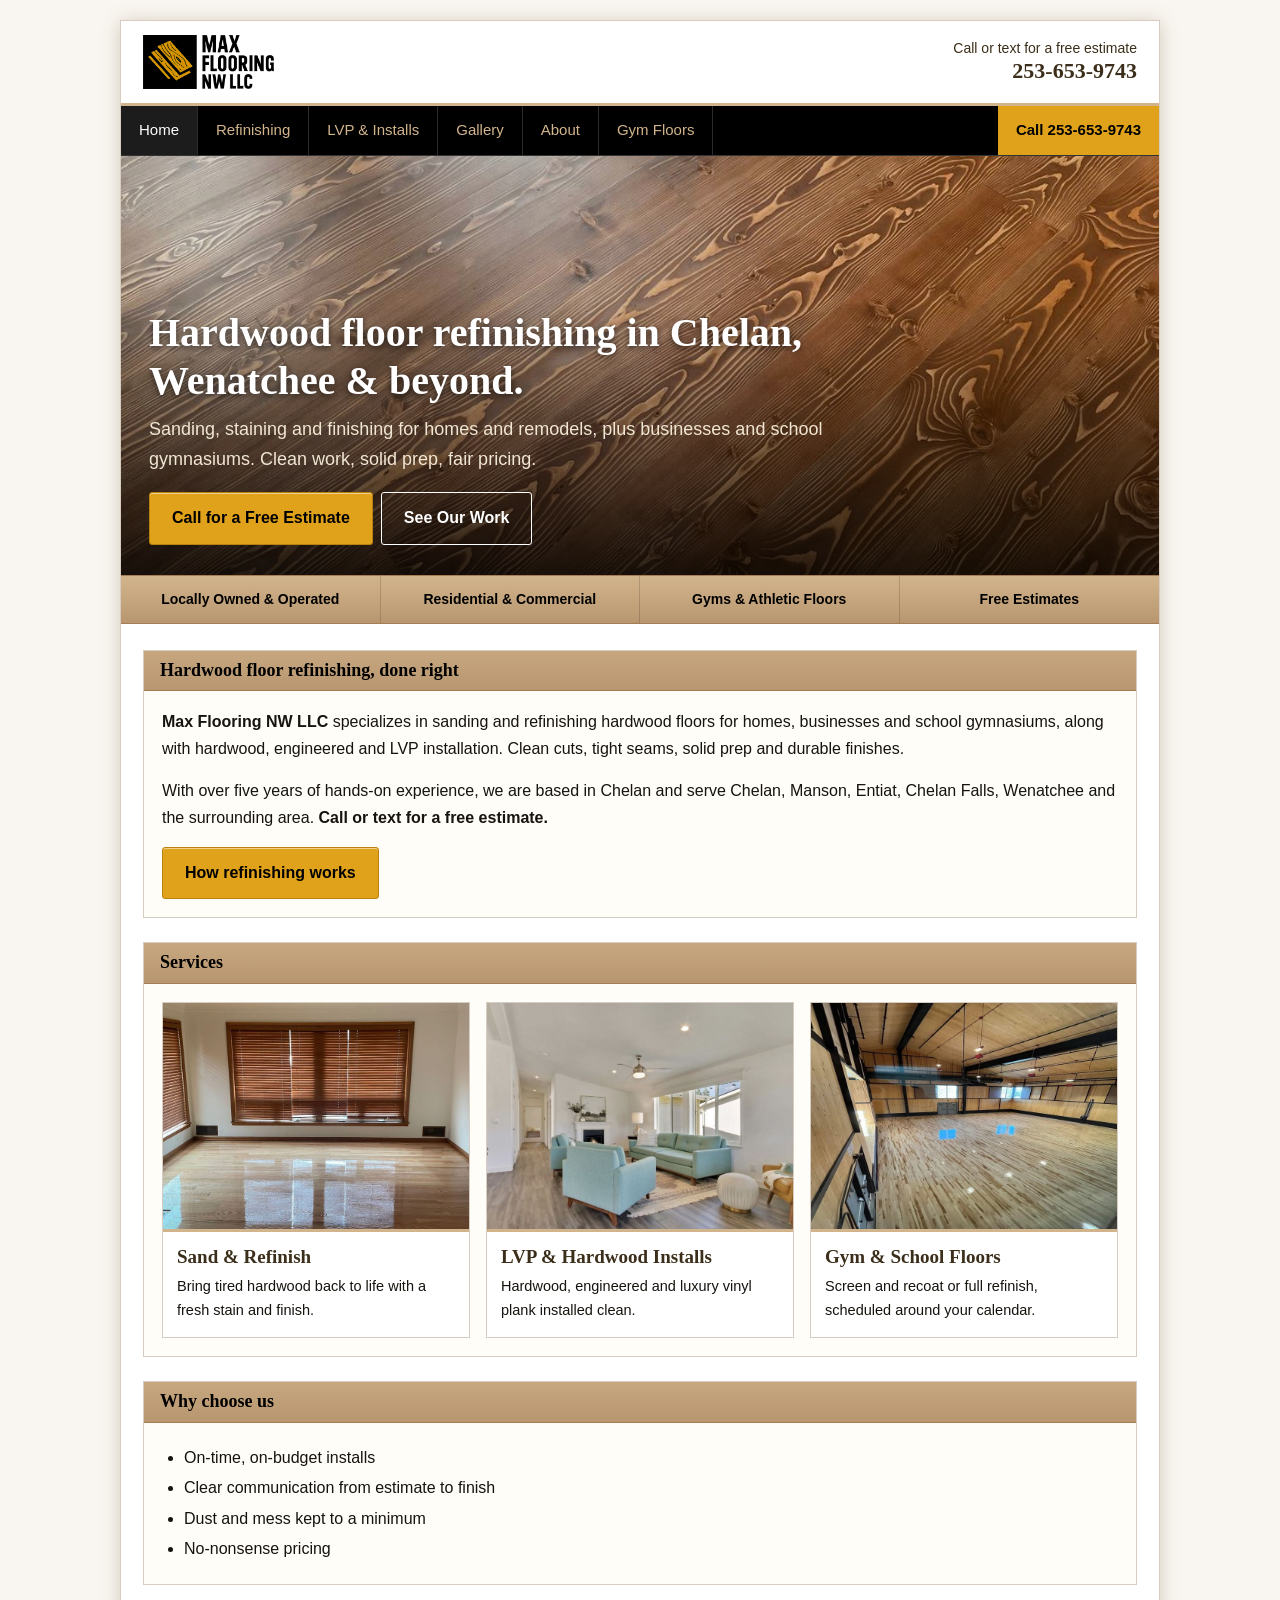
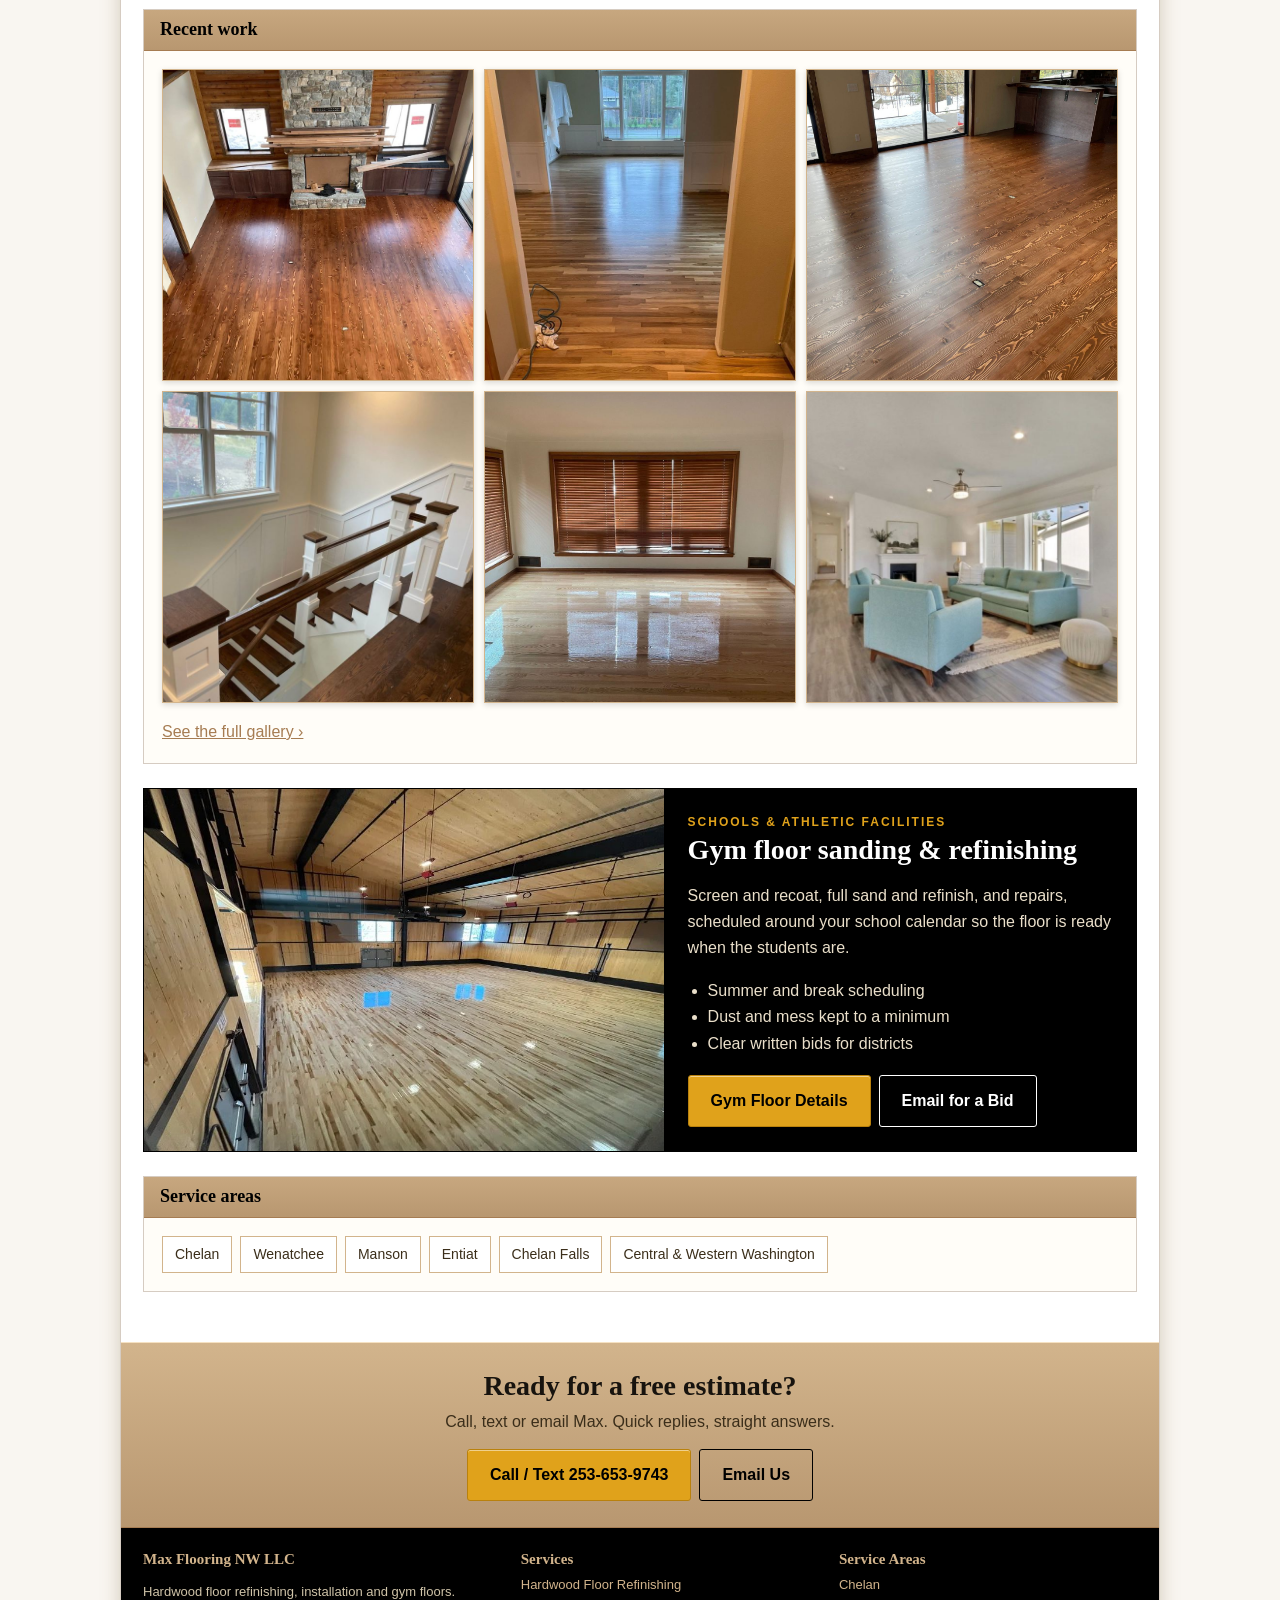
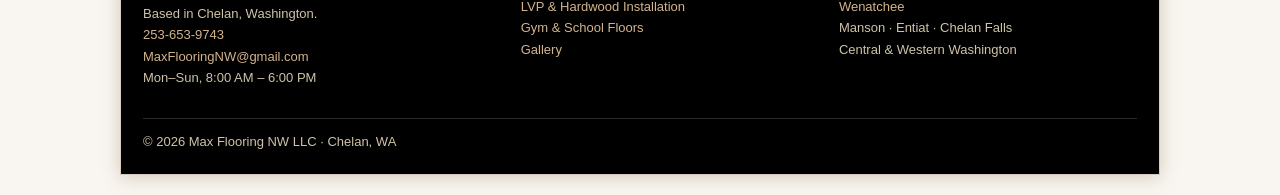
==== commit fc414947: "Replace contact form with call, text and email links - Nav button calls 253-653-9743; estimate butto" ====
--- a/index.html
+++ b/index.html
@@ -17,15 +17,15 @@
 <meta property="og:image" content="https://maxflooringnw.com/img/og-image.jpg">
 <meta name="twitter:card" content="summary_large_image">
 <meta name="theme-color" content="#000000">
-<link rel="stylesheet" href="/styles.css?v=2">
+<link rel="stylesheet" href="/styles.css?v=3">
 <script type="application/ld+json">{"@context": "https://schema.org", "@type": "HomeAndConstructionBusiness", "@id": "https://maxflooringnw.com/#business", "name": "Max Flooring NW LLC", "url": "https://maxflooringnw.com/", "telephone": "+1-253-653-9743", "email": "MaxFlooringNW@gmail.com", "image": "https://maxflooringnw.com/img/og-image.jpg", "logo": "https://maxflooringnw.com/img/logo.png", "description": "Hardwood floor sanding and refinishing, hardwood and LVP installation, and gym floor refinishing in Chelan, Wenatchee and the surrounding area of Washington.", "address": {"@type": "PostalAddress", "addressLocality": "Chelan", "addressRegion": "WA", "addressCountry": "US"}, "areaServed": [{"@type": "City", "name": "Chelan"}, {"@type": "City", "name": "Manson"}, {"@type": "City", "name": "Entiat"}, {"@type": "City", "name": "Chelan Falls"}, {"@type": "City", "name": "Wenatchee"}, {"@type": "State", "name": "Washington"}], "founder": {"@type": "Person", "name": "Maxwell Callero"}, "openingHoursSpecification": [{"@type": "OpeningHoursSpecification", "dayOfWeek": ["Monday", "Tuesday", "Wednesday", "Thursday", "Friday", "Saturday", "Sunday"], "opens": "08:00", "closes": "18:00"}], "naics": "238330", "makesOffer": [{"@type": "Offer", "itemOffered": {"@type": "Service", "name": "Hardwood floor sanding and refinishing"}}, {"@type": "Offer", "itemOffered": {"@type": "Service", "name": "Gym and athletic floor refinishing"}}, {"@type": "Offer", "itemOffered": {"@type": "Service", "name": "Hardwood and engineered flooring installation"}}, {"@type": "Offer", "itemOffered": {"@type": "Service", "name": "Luxury vinyl plank installation"}}]}</script>
 </head>
 <body>
 <div class="wrap">
 <div class="top"><a href="/"><img src="/img/logo.png" width="131" height="54" alt="Max Flooring NW LLC logo"></a>
 <div class="call">Call or text for a free estimate<strong><a href="tel:+12536539743">253-653-9743</a></strong></div></div>
-<nav class="nav" aria-label="Main"><ul><li><a class=on href="/">Home</a></li><li><a href="/hardwood-floor-refinishing/">Refinishing</a></li><li><a href="/lvp-flooring-installation/">LVP & Installs</a></li><li><a href="/gallery/">Gallery</a></li><li><a href="/about/">About</a></li><li><a href="/gym-floor-refinishing/">Gym Floors</a></li><li class="cta"><a class="cta" href="/contact/">Free Estimate</a></li></ul></nav>
-<header class="hero" style="background-image:url(/img/cabin-fir-great-room-1600.jpg);background-size:max(1000px,100%) auto;background-position:center bottom"><div class="in"><h1>Hardwood floor refinishing in Chelan, Wenatchee &amp; beyond.</h1><p>Sanding, staining and finishing for homes and remodels, plus businesses and school gymnasiums. Clean work, solid prep, fair pricing.</p><a class="btn" href="/contact/">Get a Free Estimate</a><a class="btn ghost" href="/gallery/">See Our Work</a></div></header>
+<nav class="nav" aria-label="Main"><ul><li><a class=on href="/">Home</a></li><li><a href="/hardwood-floor-refinishing/">Refinishing</a></li><li><a href="/lvp-flooring-installation/">LVP & Installs</a></li><li><a href="/gallery/">Gallery</a></li><li><a href="/about/">About</a></li><li><a href="/gym-floor-refinishing/">Gym Floors</a></li><li class="cta"><a class="cta" href="tel:+12536539743">Call 253-653-9743</a></li></ul></nav>
+<header class="hero" style="background-image:url(/img/cabin-fir-great-room-1600.jpg);background-size:max(1000px,100%) auto;background-position:center bottom"><div class="in"><h1>Hardwood floor refinishing in Chelan, Wenatchee &amp; beyond.</h1><p>Sanding, staining and finishing for homes and remodels, plus businesses and school gymnasiums. Clean work, solid prep, fair pricing.</p><a class="btn" href="tel:+12536539743">Call for a Free Estimate</a><a class="btn ghost" href="/gallery/">See Our Work</a></div></header>
 
 <main>
 <div class="strip"><div>Locally Owned &amp; Operated</div><div>Residential &amp; Commercial</div><div>Gyms &amp; Athletic Floors</div><div>Free Estimates</div></div><div class="content">
@@ -45,13 +45,13 @@
 <div class="tx"><div class="tag">Schools &amp; Athletic Facilities</div><h2>Gym floor sanding &amp; refinishing</h2>
 <p>Screen and recoat, full sand and refinish, and repairs, scheduled around your school calendar so the floor is ready when the students are.</p>
 <ul><li>Summer and break scheduling</li><li>Dust and mess kept to a minimum</li><li>Clear written bids for districts</li></ul>
-<a class="btn" href="/gym-floor-refinishing/">Gym Floor Details</a><a class="btn ghost" href="/contact/?type=gym">Request a Bid</a></div></div>
-<section class="box"><div class="box-hd"><h2>Service areas</h2></div><div class="box-bd"><div class="areas"><a href="/floor-refinishing-chelan/">Chelan</a><a href="/hardwood-floors-wenatchee/">Wenatchee</a><span class="areas" style="gap:8px;display:contents"><a href="/contact/">Manson</a><a href="/contact/">Entiat</a><a href="/contact/">Chelan Falls</a><a href="/contact/">Central &amp; Western Washington</a></span></div></div></section>
+<a class="btn" href="/gym-floor-refinishing/">Gym Floor Details</a><a class="btn ghost" href="mailto:MaxFlooringNW@gmail.com?subject=Gym%20floor%20bid%20request">Email for a Bid</a></div></div>
+<section class="box"><div class="box-hd"><h2>Service areas</h2></div><div class="box-bd"><div class="areas"><a href="/floor-refinishing-chelan/">Chelan</a><a href="/hardwood-floors-wenatchee/">Wenatchee</a><span class="areas" style="gap:8px;display:contents"><span>Manson</span><span>Entiat</span><span>Chelan Falls</span><span>Central &amp; Western Washington</span></span></div></div></section>
 </div>
 </main>
 <div class="cta-band"><h2>Ready for a free estimate?</h2>
-<p>Call or text Max, or send a message. Quick replies, straight answers.</p>
-<a class="btn" href="tel:+12536539743">Call / Text 253-653-9743</a><a class="btn dark" href="/contact/">Send a Message</a></div>
+<p>Call, text or email Max. Quick replies, straight answers.</p>
+<a class="btn" href="tel:+12536539743">Call / Text 253-653-9743</a><a class="btn dark" href="mailto:MaxFlooringNW@gmail.com">Email Us</a></div>
 <div class="footer"><div class="fg">
 <div><h3>Max Flooring NW LLC</h3><p>Hardwood floor refinishing, installation and gym floors.<br>Based in Chelan, Washington.<br>
 <a href="tel:+12536539743">253-653-9743</a><br><a href="mailto:MaxFlooringNW@gmail.com">MaxFlooringNW@gmail.com</a><br>Mon&ndash;Sun, 8:00 AM &ndash; 6:00 PM</p></div>
--- a/styles.css
+++ b/styles.css
@@ -80,7 +80,7 @@
 .gallery figcaption{font-size:13px;color:#6b5a43;margin-top:4px}
 
 .areas{display:flex;flex-wrap:wrap;gap:8px}
-.areas a{padding:6px 12px;border:1px solid var(--tan);background:#fff;text-decoration:none;color:var(--brown);font-size:14px}
+.areas a,.areas span{padding:6px 12px;border:1px solid var(--tan);background:#fff;text-decoration:none;color:var(--brown);font-size:14px}
 .areas a:hover{background:var(--tan)}
 
 .steps{counter-reset:s;list-style:none;padding:0!important}
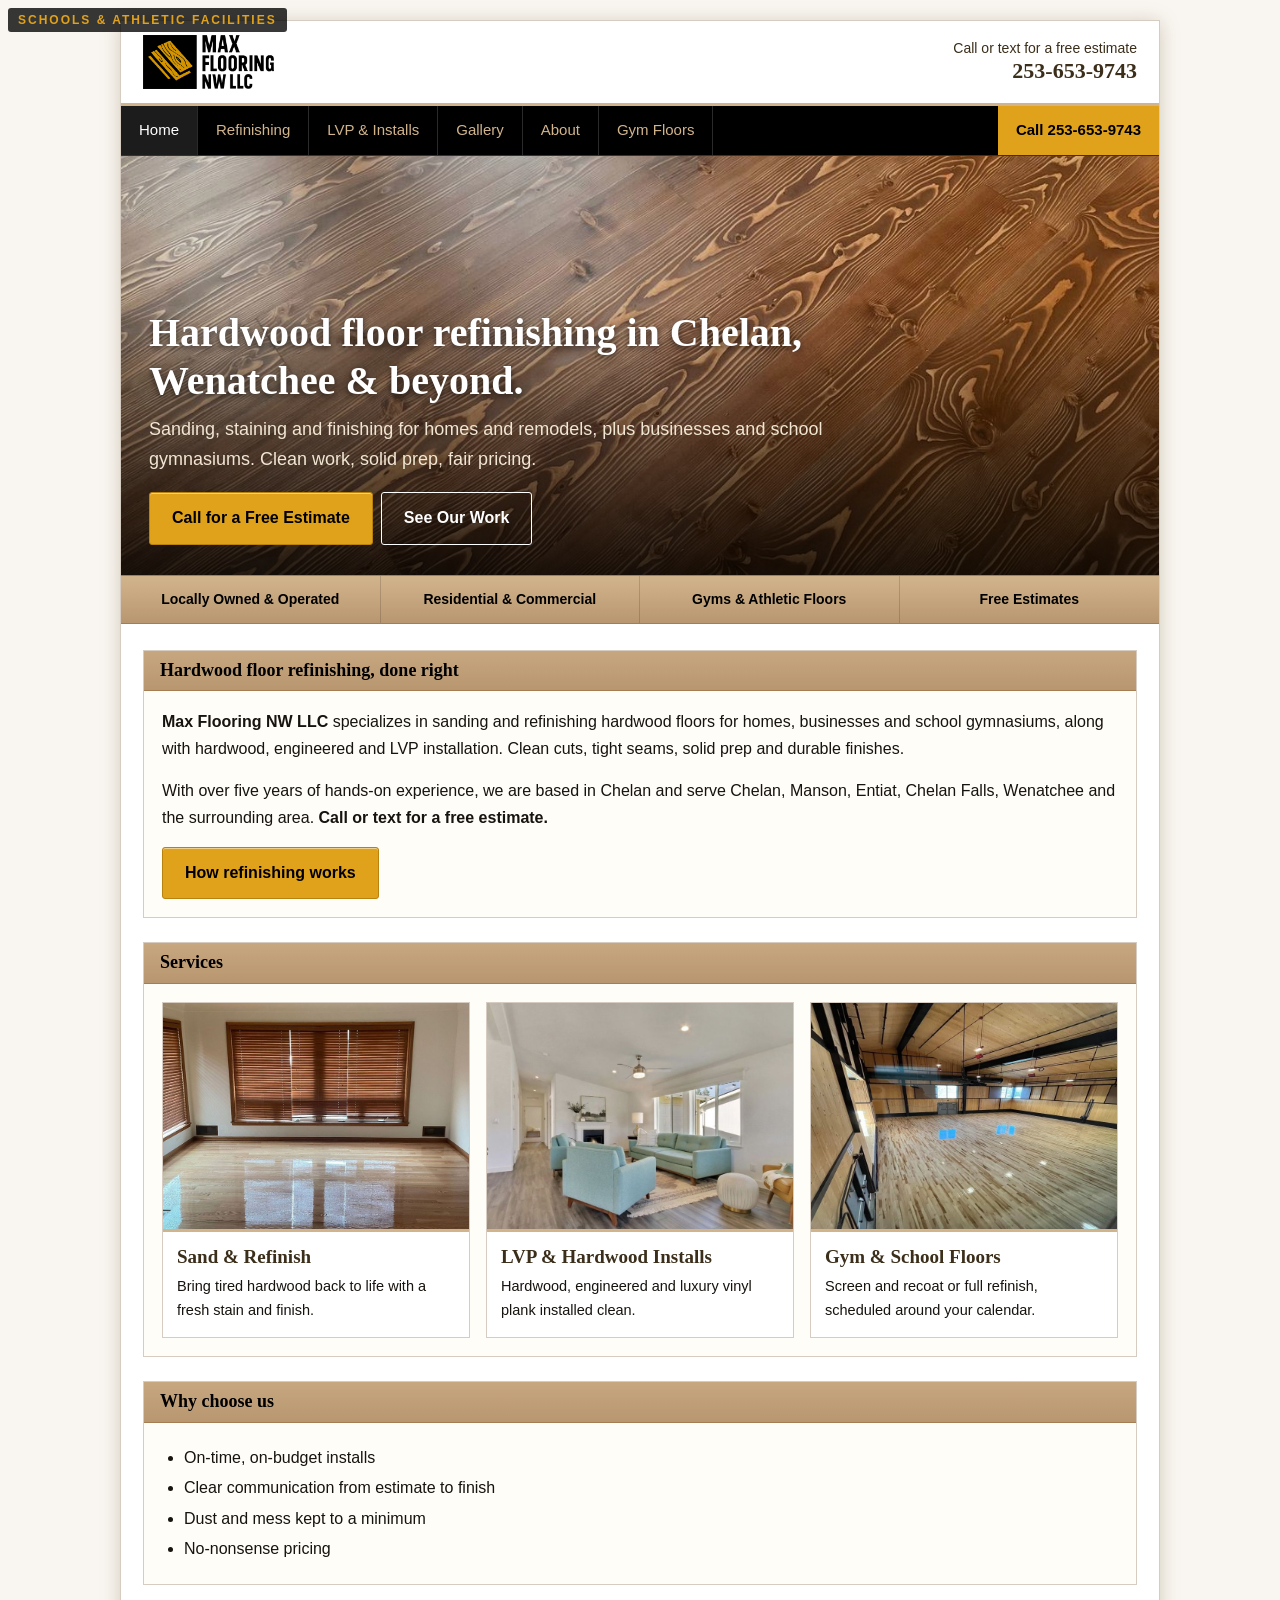
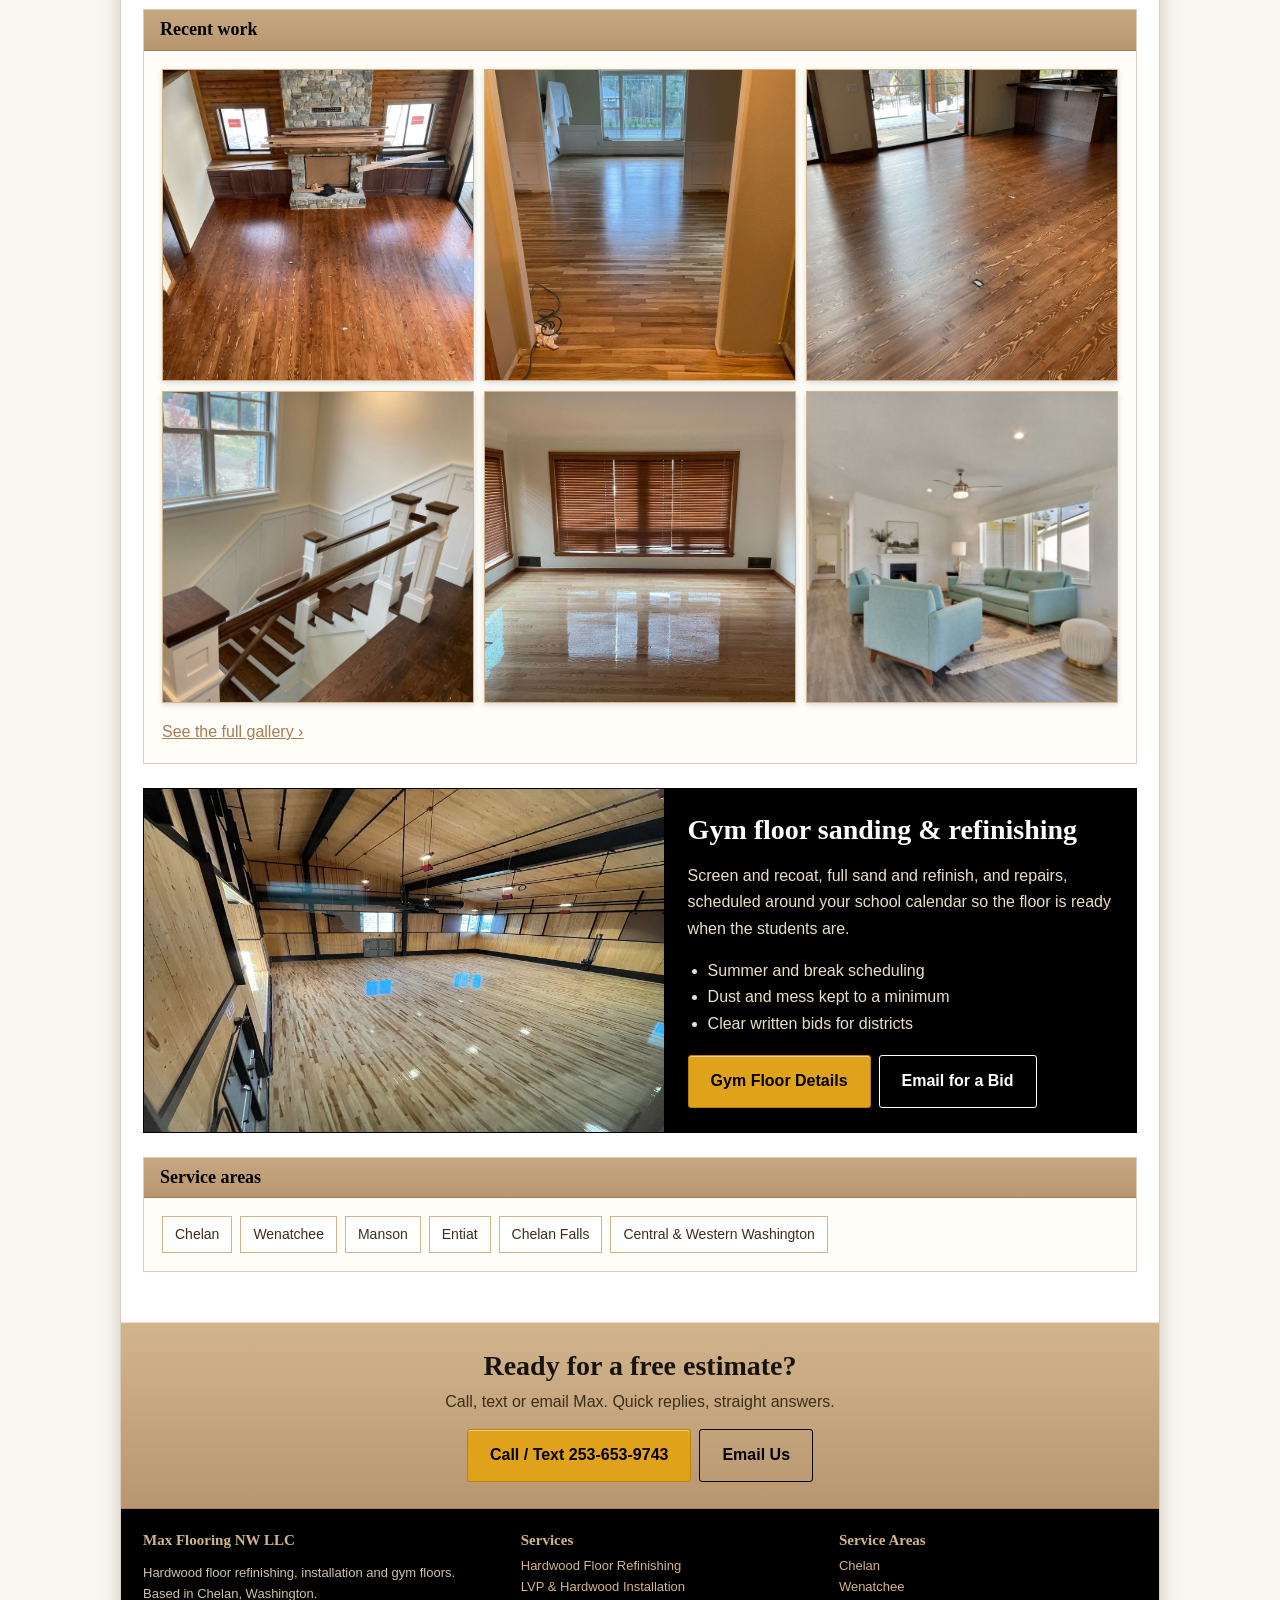
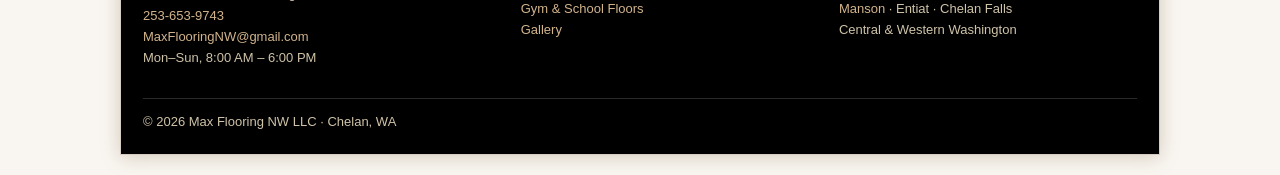
==== commit 674d7aa9: "Add birch before/afters, labeled refinish gallery, Manson engineered installs and Manson page Co-Aut" ====
--- a/index.html
+++ b/index.html
@@ -17,7 +17,7 @@
 <meta property="og:image" content="https://maxflooringnw.com/img/og-image.jpg">
 <meta name="twitter:card" content="summary_large_image">
 <meta name="theme-color" content="#000000">
-<link rel="stylesheet" href="/styles.css?v=3">
+<link rel="stylesheet" href="/styles.css?v=4">
 <script type="application/ld+json">{"@context": "https://schema.org", "@type": "HomeAndConstructionBusiness", "@id": "https://maxflooringnw.com/#business", "name": "Max Flooring NW LLC", "url": "https://maxflooringnw.com/", "telephone": "+1-253-653-9743", "email": "MaxFlooringNW@gmail.com", "image": "https://maxflooringnw.com/img/og-image.jpg", "logo": "https://maxflooringnw.com/img/logo.png", "description": "Hardwood floor sanding and refinishing, hardwood and LVP installation, and gym floor refinishing in Chelan, Wenatchee and the surrounding area of Washington.", "address": {"@type": "PostalAddress", "addressLocality": "Chelan", "addressRegion": "WA", "addressCountry": "US"}, "areaServed": [{"@type": "City", "name": "Chelan"}, {"@type": "City", "name": "Manson"}, {"@type": "City", "name": "Entiat"}, {"@type": "City", "name": "Chelan Falls"}, {"@type": "City", "name": "Wenatchee"}, {"@type": "State", "name": "Washington"}], "founder": {"@type": "Person", "name": "Maxwell Callero"}, "openingHoursSpecification": [{"@type": "OpeningHoursSpecification", "dayOfWeek": ["Monday", "Tuesday", "Wednesday", "Thursday", "Friday", "Saturday", "Sunday"], "opens": "08:00", "closes": "18:00"}], "naics": "238330", "makesOffer": [{"@type": "Offer", "itemOffered": {"@type": "Service", "name": "Hardwood floor sanding and refinishing"}}, {"@type": "Offer", "itemOffered": {"@type": "Service", "name": "Gym and athletic floor refinishing"}}, {"@type": "Offer", "itemOffered": {"@type": "Service", "name": "Hardwood and engineered flooring installation"}}, {"@type": "Offer", "itemOffered": {"@type": "Service", "name": "Luxury vinyl plank installation"}}]}</script>
 </head>
 <body>
@@ -46,7 +46,7 @@
 <p>Screen and recoat, full sand and refinish, and repairs, scheduled around your school calendar so the floor is ready when the students are.</p>
 <ul><li>Summer and break scheduling</li><li>Dust and mess kept to a minimum</li><li>Clear written bids for districts</li></ul>
 <a class="btn" href="/gym-floor-refinishing/">Gym Floor Details</a><a class="btn ghost" href="mailto:MaxFlooringNW@gmail.com?subject=Gym%20floor%20bid%20request">Email for a Bid</a></div></div>
-<section class="box"><div class="box-hd"><h2>Service areas</h2></div><div class="box-bd"><div class="areas"><a href="/floor-refinishing-chelan/">Chelan</a><a href="/hardwood-floors-wenatchee/">Wenatchee</a><span class="areas" style="gap:8px;display:contents"><span>Manson</span><span>Entiat</span><span>Chelan Falls</span><span>Central &amp; Western Washington</span></span></div></div></section>
+<section class="box"><div class="box-hd"><h2>Service areas</h2></div><div class="box-bd"><div class="areas"><a href="/floor-refinishing-chelan/">Chelan</a><a href="/hardwood-floors-wenatchee/">Wenatchee</a><span class="areas" style="gap:8px;display:contents"><a href="/hardwood-floors-manson/">Manson</a><span>Entiat</span><span>Chelan Falls</span><span>Central &amp; Western Washington</span></span></div></div></section>
 </div>
 </main>
 <div class="cta-band"><h2>Ready for a free estimate?</h2>
@@ -59,7 +59,7 @@
 <li><a href="/lvp-flooring-installation/">LVP &amp; Hardwood Installation</a></li><li><a href="/gym-floor-refinishing/">Gym &amp; School Floors</a></li>
 <li><a href="/gallery/">Gallery</a></li></ul></div>
 <div><h3>Service Areas</h3><ul><li><a href="/floor-refinishing-chelan/">Chelan</a></li><li><a href="/hardwood-floors-wenatchee/">Wenatchee</a></li>
-<li>Manson &middot; Entiat &middot; Chelan Falls</li><li>Central &amp; Western Washington</li></ul></div></div>
+<li><a href="/hardwood-floors-manson/">Manson</a> &middot; Entiat &middot; Chelan Falls</li><li>Central &amp; Western Washington</li></ul></div></div>
 <div class="copy">&copy; 2026 Max Flooring NW LLC &middot; Chelan, WA</div></div>
 </div>
 <div class="callbar"><a href="tel:+12536539743">Call</a><a href="sms:+12536539743">Text</a></div>
--- a/styles.css
+++ b/styles.css
@@ -75,7 +75,7 @@
 .gym ul{margin:12px 0 18px;padding-left:20px}
 
 .gallery{display:grid;grid-template-columns:repeat(3,1fr);gap:10px}
-.gallery figure{margin:0}
+.gallery figure{margin:0;position:relative}
 .gallery img{width:100%;aspect-ratio:1/1;object-fit:cover;display:block;border:1px solid var(--tan);box-shadow:0 2px 6px rgba(0,0,0,.15)}
 .gallery figcaption{font-size:13px;color:#6b5a43;margin-top:4px}
 
@@ -130,3 +130,11 @@
   .callbar a{flex:1;text-align:center;padding:14px;background:#000;color:var(--gold);font-weight:bold;text-decoration:none;border-top:2px solid var(--gold)}
   .callbar a+a{background:var(--gold);color:#000}
 }
+
+.ba{display:grid;grid-template-columns:1fr 1fr;gap:10px;margin-bottom:14px}
+.ba figure{margin:0;position:relative}
+.ba img{width:100%;aspect-ratio:4/3;object-fit:cover;display:block;border:1px solid var(--tan);box-shadow:0 2px 6px rgba(0,0,0,.15)}
+.ba figcaption{font-size:13px;color:#6b5a43;margin-top:4px}
+.tag{position:absolute;top:8px;left:8px;background:rgba(0,0,0,.78);color:#fff;font:bold 12px/1 Arial,sans-serif;letter-spacing:.6px;text-transform:uppercase;padding:6px 10px;border-radius:3px}
+.tag.after{background:var(--gold);color:#000}
+.ba-note{margin:0 0 14px;font-size:14px;color:#6b5a43}
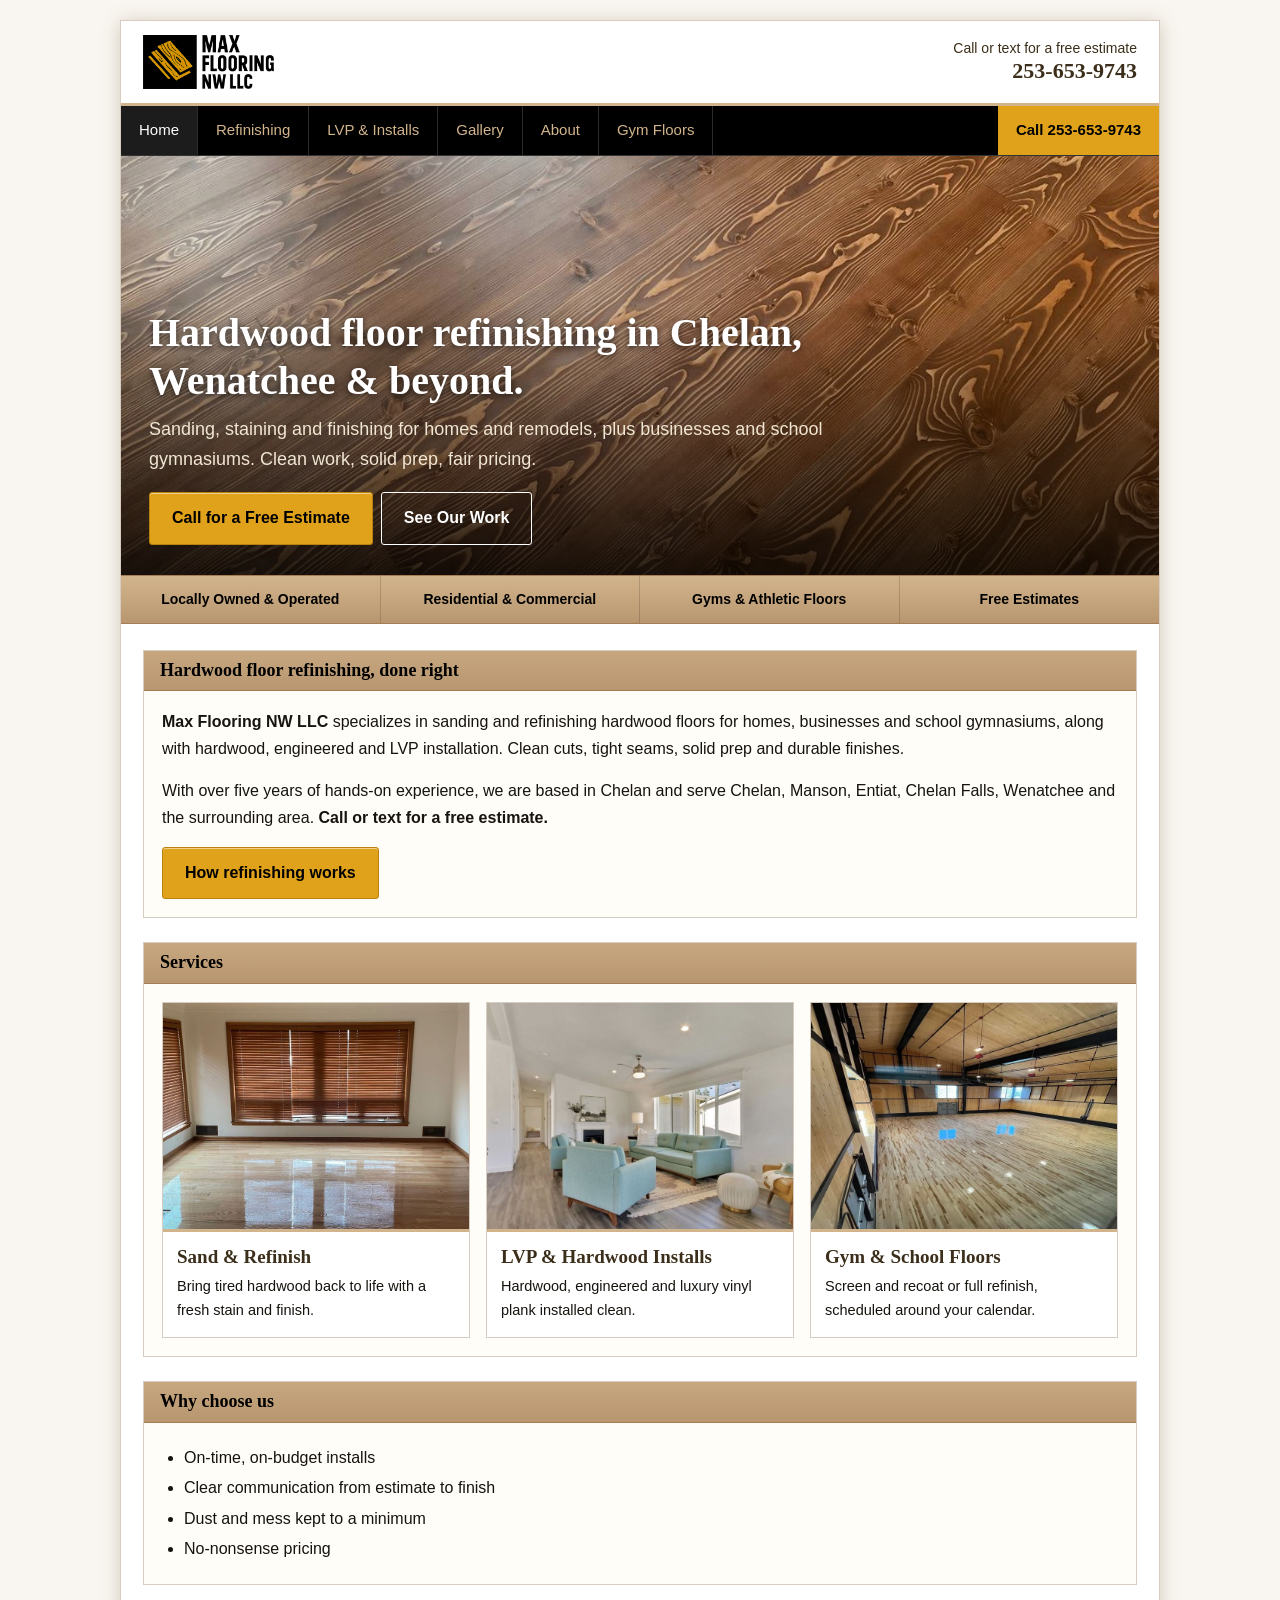
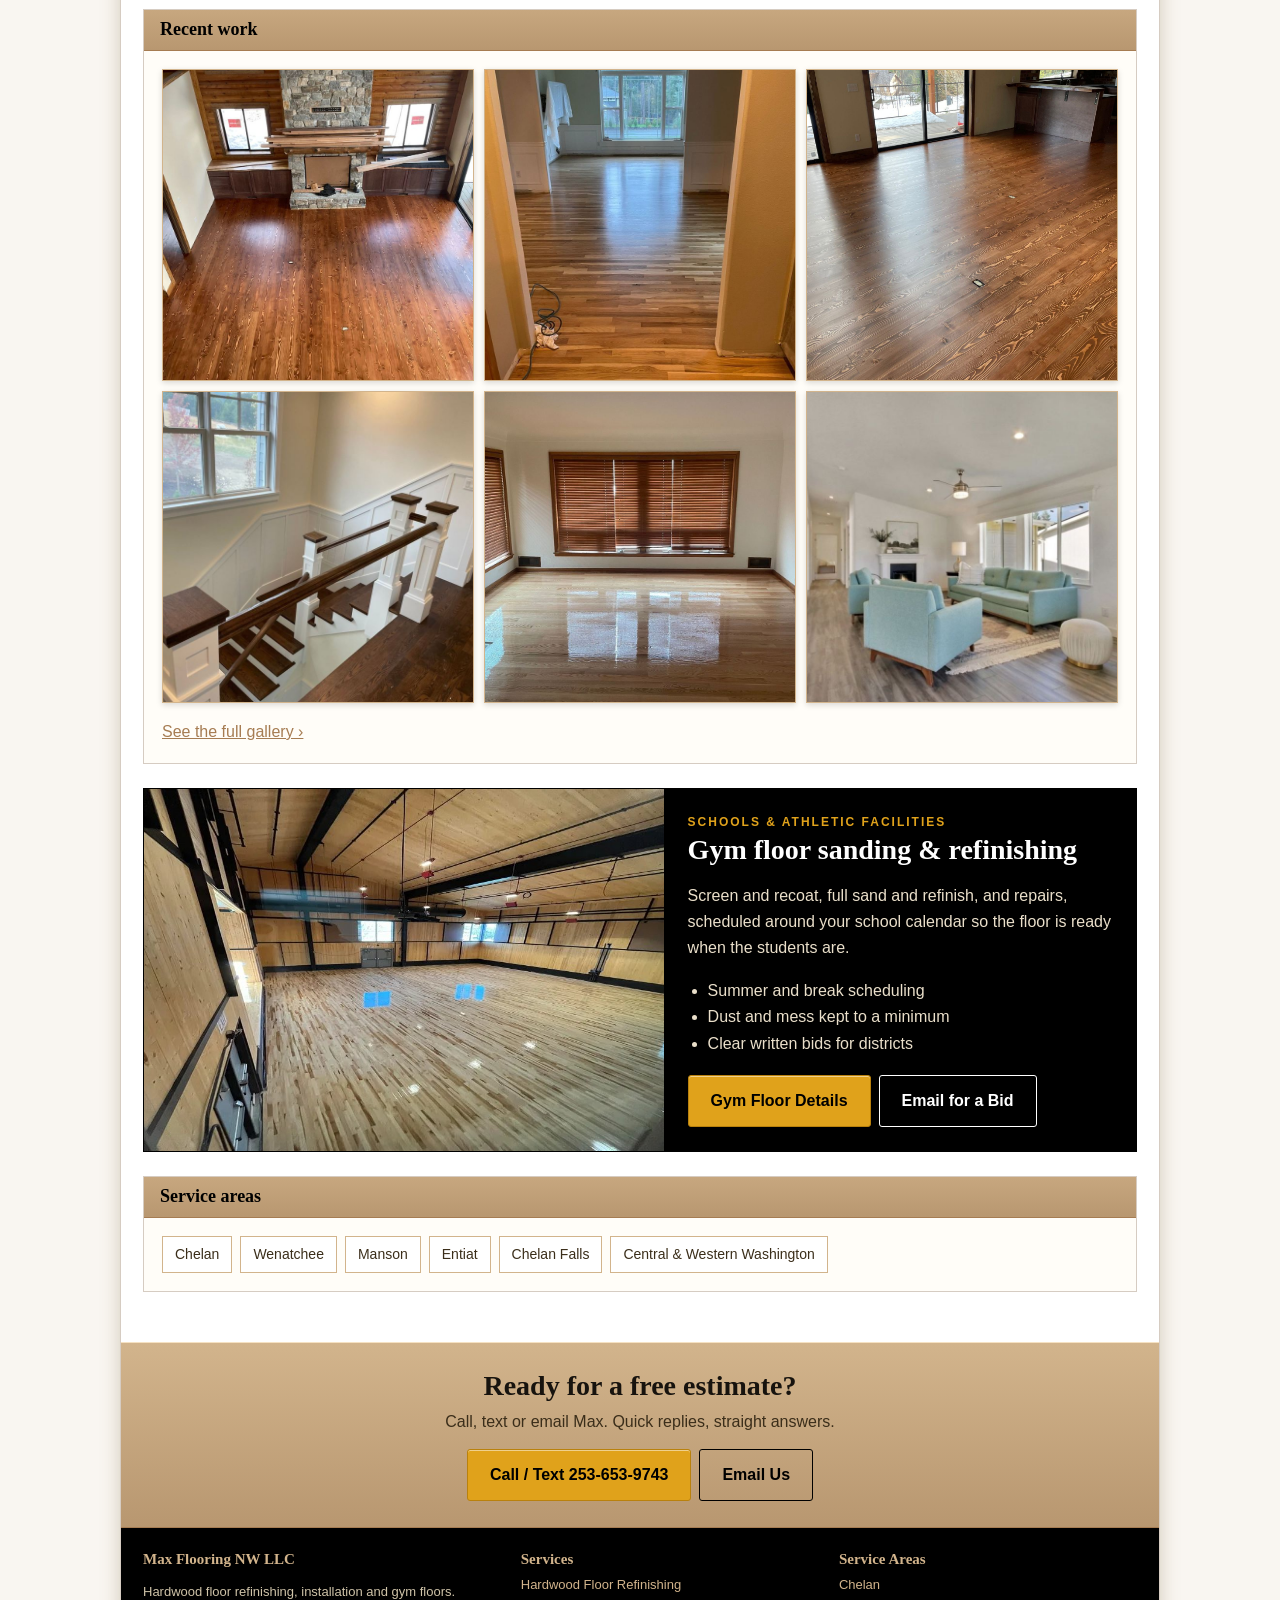
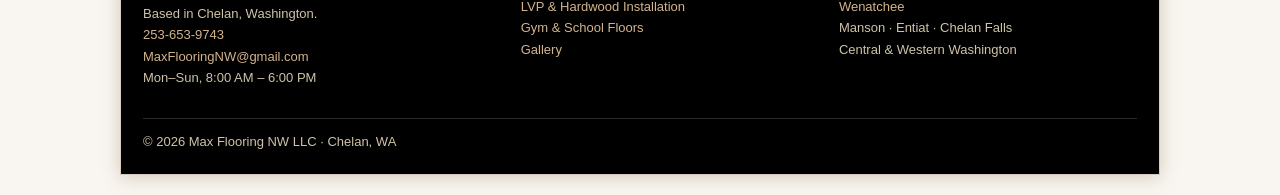
==== commit dc53a75f: "Replace contact form with call, text and email links (#5) - Nav button calls 253-653-9743; estimate " ====
--- a/index.html
+++ b/index.html
@@ -17,7 +17,7 @@
 <meta property="og:image" content="https://maxflooringnw.com/img/og-image.jpg">
 <meta name="twitter:card" content="summary_large_image">
 <meta name="theme-color" content="#000000">
-<link rel="stylesheet" href="/styles.css?v=4">
+<link rel="stylesheet" href="/styles.css?v=3">
 <script type="application/ld+json">{"@context": "https://schema.org", "@type": "HomeAndConstructionBusiness", "@id": "https://maxflooringnw.com/#business", "name": "Max Flooring NW LLC", "url": "https://maxflooringnw.com/", "telephone": "+1-253-653-9743", "email": "MaxFlooringNW@gmail.com", "image": "https://maxflooringnw.com/img/og-image.jpg", "logo": "https://maxflooringnw.com/img/logo.png", "description": "Hardwood floor sanding and refinishing, hardwood and LVP installation, and gym floor refinishing in Chelan, Wenatchee and the surrounding area of Washington.", "address": {"@type": "PostalAddress", "addressLocality": "Chelan", "addressRegion": "WA", "addressCountry": "US"}, "areaServed": [{"@type": "City", "name": "Chelan"}, {"@type": "City", "name": "Manson"}, {"@type": "City", "name": "Entiat"}, {"@type": "City", "name": "Chelan Falls"}, {"@type": "City", "name": "Wenatchee"}, {"@type": "State", "name": "Washington"}], "founder": {"@type": "Person", "name": "Maxwell Callero"}, "openingHoursSpecification": [{"@type": "OpeningHoursSpecification", "dayOfWeek": ["Monday", "Tuesday", "Wednesday", "Thursday", "Friday", "Saturday", "Sunday"], "opens": "08:00", "closes": "18:00"}], "naics": "238330", "makesOffer": [{"@type": "Offer", "itemOffered": {"@type": "Service", "name": "Hardwood floor sanding and refinishing"}}, {"@type": "Offer", "itemOffered": {"@type": "Service", "name": "Gym and athletic floor refinishing"}}, {"@type": "Offer", "itemOffered": {"@type": "Service", "name": "Hardwood and engineered flooring installation"}}, {"@type": "Offer", "itemOffered": {"@type": "Service", "name": "Luxury vinyl plank installation"}}]}</script>
 </head>
 <body>
@@ -46,7 +46,7 @@
 <p>Screen and recoat, full sand and refinish, and repairs, scheduled around your school calendar so the floor is ready when the students are.</p>
 <ul><li>Summer and break scheduling</li><li>Dust and mess kept to a minimum</li><li>Clear written bids for districts</li></ul>
 <a class="btn" href="/gym-floor-refinishing/">Gym Floor Details</a><a class="btn ghost" href="mailto:MaxFlooringNW@gmail.com?subject=Gym%20floor%20bid%20request">Email for a Bid</a></div></div>
-<section class="box"><div class="box-hd"><h2>Service areas</h2></div><div class="box-bd"><div class="areas"><a href="/floor-refinishing-chelan/">Chelan</a><a href="/hardwood-floors-wenatchee/">Wenatchee</a><span class="areas" style="gap:8px;display:contents"><a href="/hardwood-floors-manson/">Manson</a><span>Entiat</span><span>Chelan Falls</span><span>Central &amp; Western Washington</span></span></div></div></section>
+<section class="box"><div class="box-hd"><h2>Service areas</h2></div><div class="box-bd"><div class="areas"><a href="/floor-refinishing-chelan/">Chelan</a><a href="/hardwood-floors-wenatchee/">Wenatchee</a><span class="areas" style="gap:8px;display:contents"><span>Manson</span><span>Entiat</span><span>Chelan Falls</span><span>Central &amp; Western Washington</span></span></div></div></section>
 </div>
 </main>
 <div class="cta-band"><h2>Ready for a free estimate?</h2>
@@ -59,7 +59,7 @@
 <li><a href="/lvp-flooring-installation/">LVP &amp; Hardwood Installation</a></li><li><a href="/gym-floor-refinishing/">Gym &amp; School Floors</a></li>
 <li><a href="/gallery/">Gallery</a></li></ul></div>
 <div><h3>Service Areas</h3><ul><li><a href="/floor-refinishing-chelan/">Chelan</a></li><li><a href="/hardwood-floors-wenatchee/">Wenatchee</a></li>
-<li><a href="/hardwood-floors-manson/">Manson</a> &middot; Entiat &middot; Chelan Falls</li><li>Central &amp; Western Washington</li></ul></div></div>
+<li>Manson &middot; Entiat &middot; Chelan Falls</li><li>Central &amp; Western Washington</li></ul></div></div>
 <div class="copy">&copy; 2026 Max Flooring NW LLC &middot; Chelan, WA</div></div>
 </div>
 <div class="callbar"><a href="tel:+12536539743">Call</a><a href="sms:+12536539743">Text</a></div>
--- a/styles.css
+++ b/styles.css
@@ -75,7 +75,7 @@
 .gym ul{margin:12px 0 18px;padding-left:20px}
 
 .gallery{display:grid;grid-template-columns:repeat(3,1fr);gap:10px}
-.gallery figure{margin:0;position:relative}
+.gallery figure{margin:0}
 .gallery img{width:100%;aspect-ratio:1/1;object-fit:cover;display:block;border:1px solid var(--tan);box-shadow:0 2px 6px rgba(0,0,0,.15)}
 .gallery figcaption{font-size:13px;color:#6b5a43;margin-top:4px}
 
@@ -130,11 +130,3 @@
   .callbar a{flex:1;text-align:center;padding:14px;background:#000;color:var(--gold);font-weight:bold;text-decoration:none;border-top:2px solid var(--gold)}
   .callbar a+a{background:var(--gold);color:#000}
 }
-
-.ba{display:grid;grid-template-columns:1fr 1fr;gap:10px;margin-bottom:14px}
-.ba figure{margin:0;position:relative}
-.ba img{width:100%;aspect-ratio:4/3;object-fit:cover;display:block;border:1px solid var(--tan);box-shadow:0 2px 6px rgba(0,0,0,.15)}
-.ba figcaption{font-size:13px;color:#6b5a43;margin-top:4px}
-.tag{position:absolute;top:8px;left:8px;background:rgba(0,0,0,.78);color:#fff;font:bold 12px/1 Arial,sans-serif;letter-spacing:.6px;text-transform:uppercase;padding:6px 10px;border-radius:3px}
-.tag.after{background:var(--gold);color:#000}
-.ba-note{margin:0 0 14px;font-size:14px;color:#6b5a43}
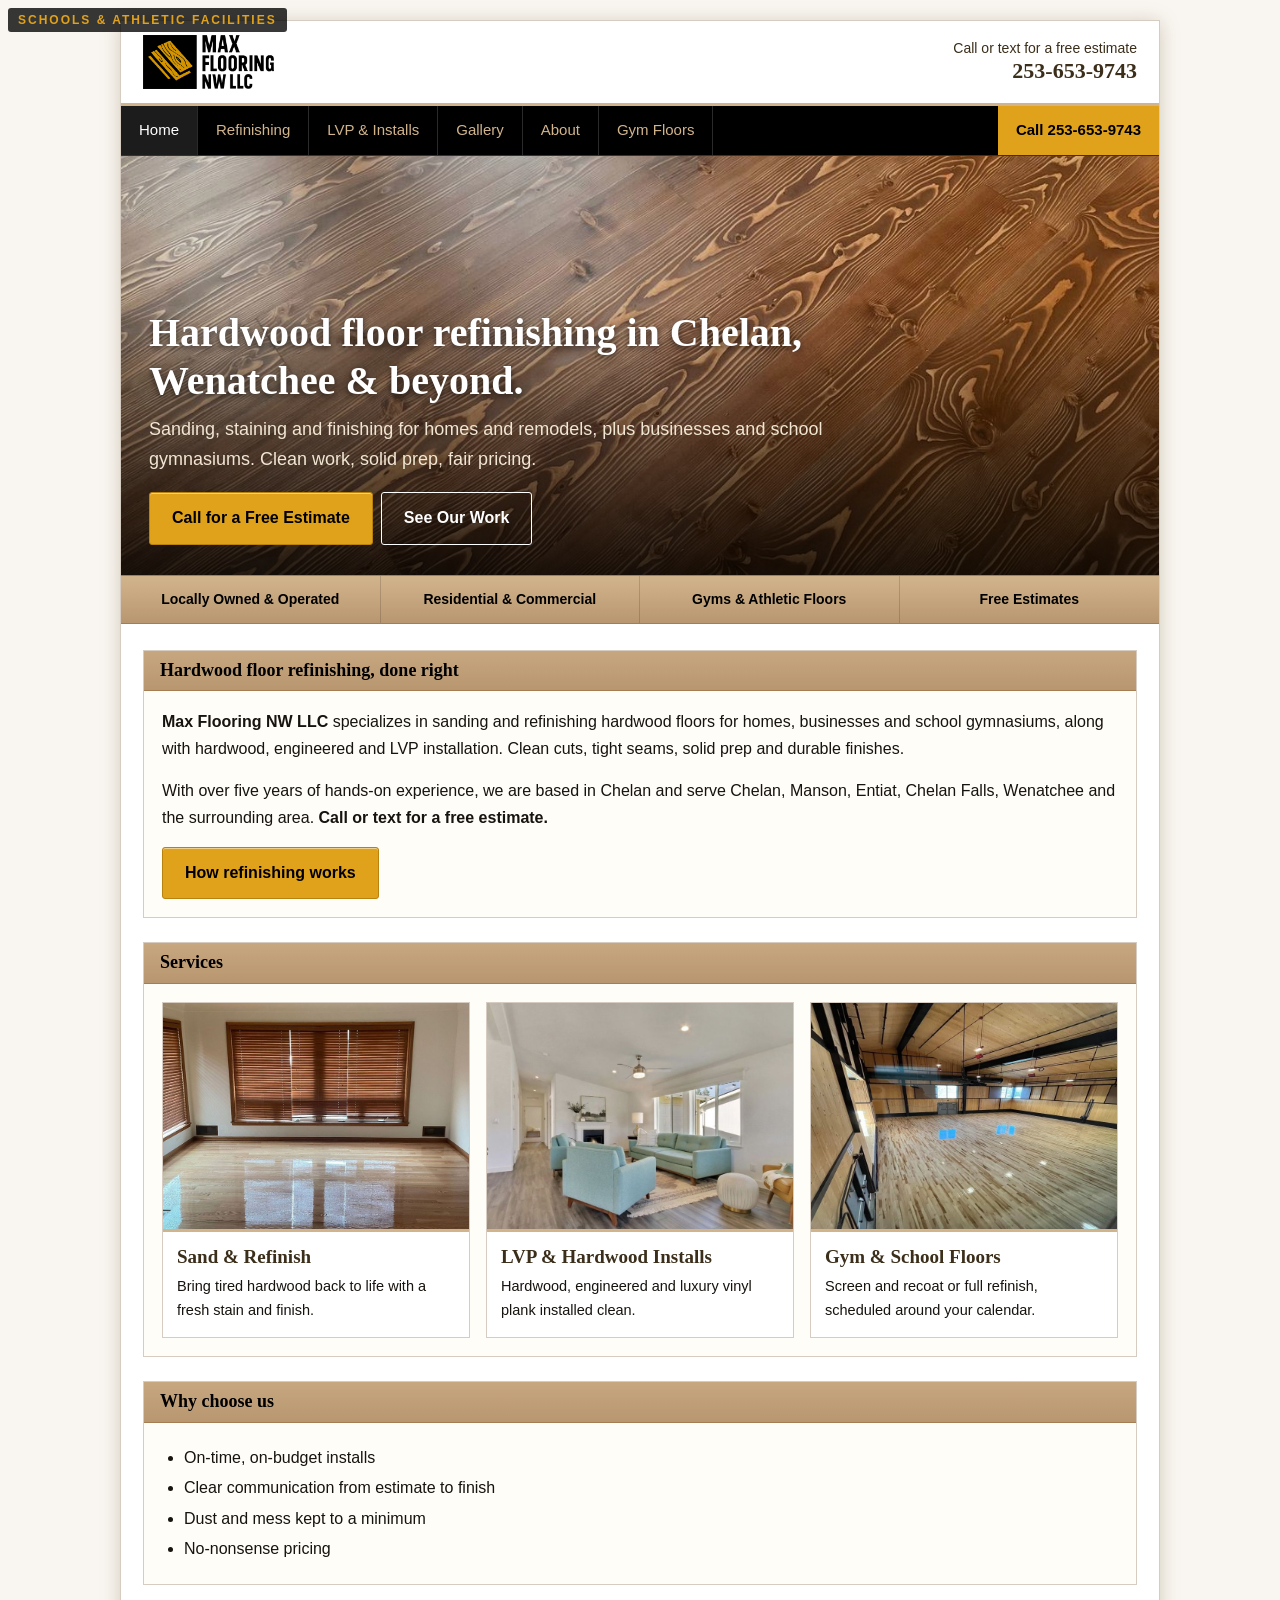
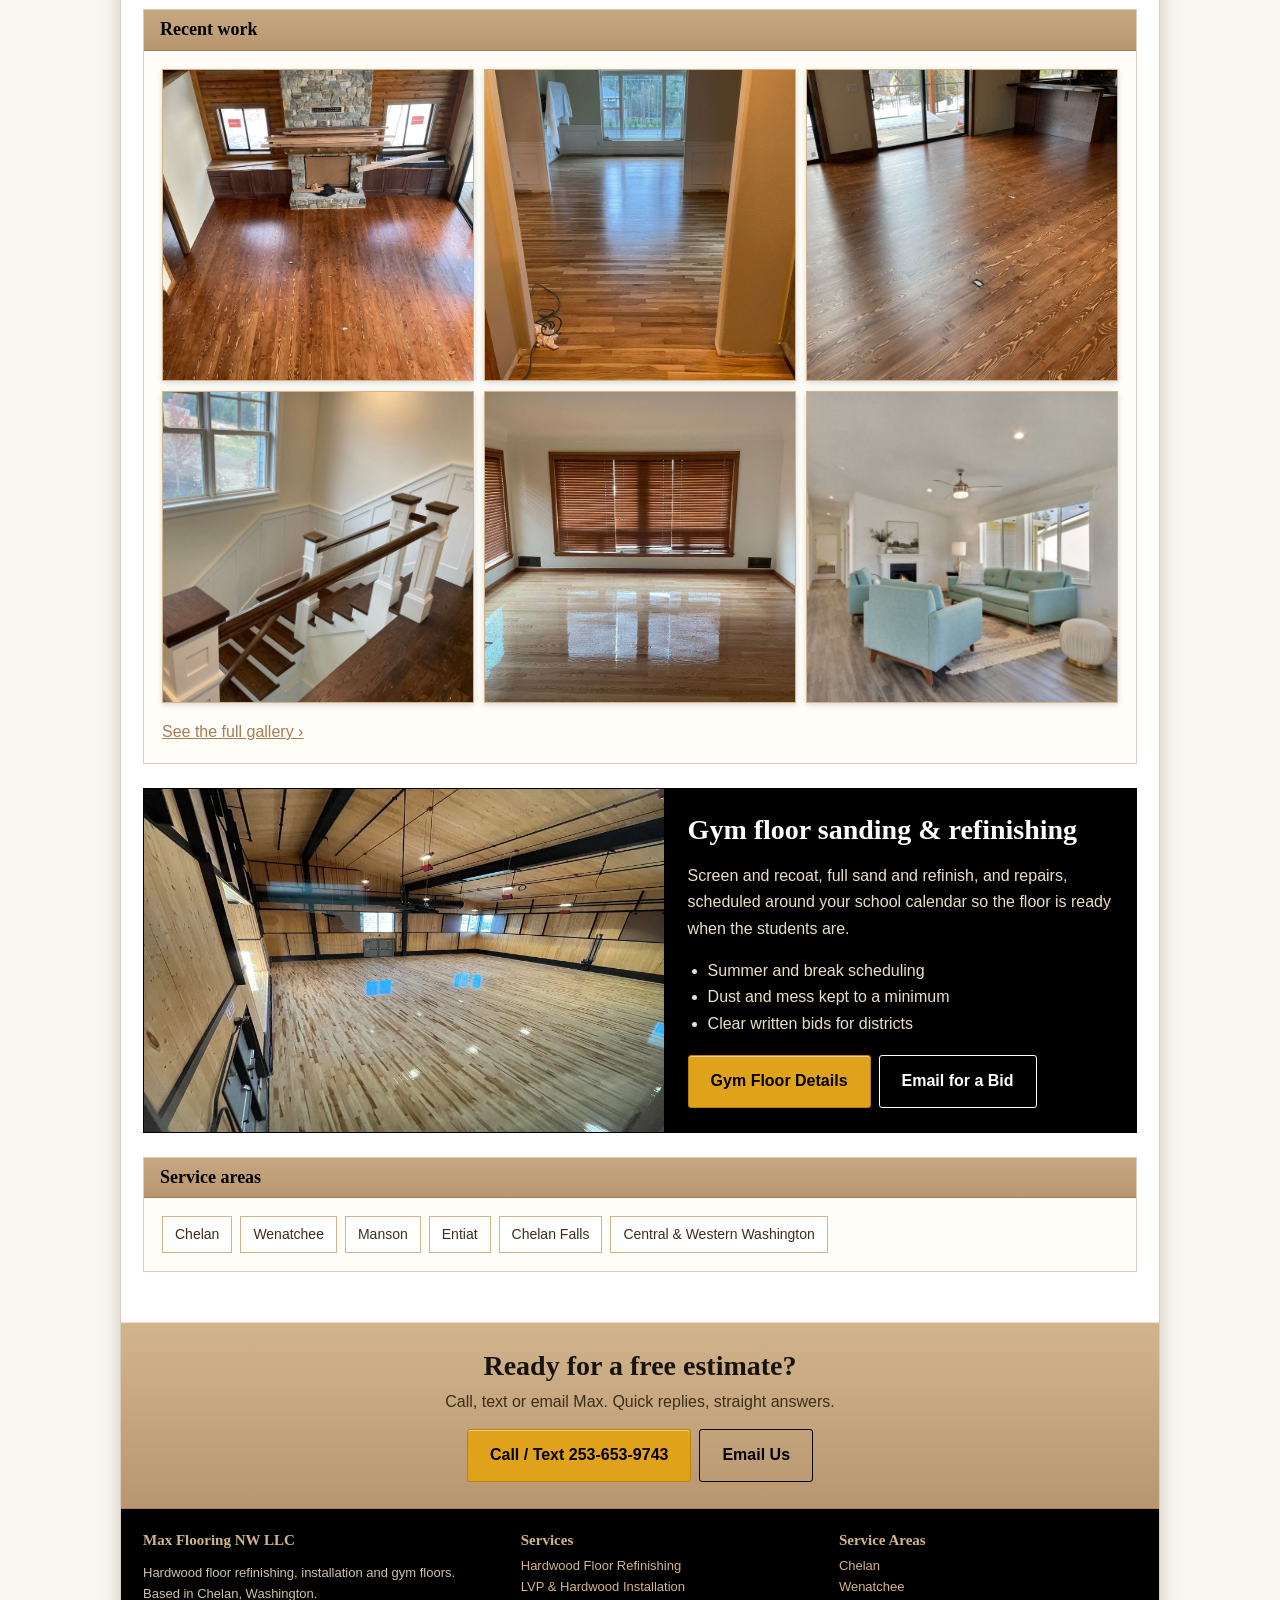
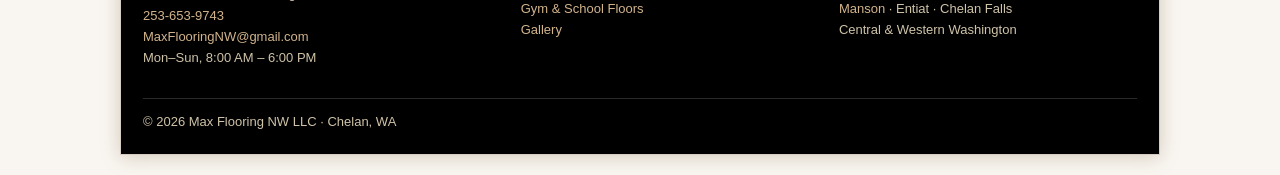
==== commit 00054722: "Birch before/afters, labeled gallery, Manson engineered photos and Manson page Co-Authored-By: Claud" ====
--- a/index.html
+++ b/index.html
@@ -17,7 +17,7 @@
 <meta property="og:image" content="https://maxflooringnw.com/img/og-image.jpg">
 <meta name="twitter:card" content="summary_large_image">
 <meta name="theme-color" content="#000000">
-<link rel="stylesheet" href="/styles.css?v=3">
+<link rel="stylesheet" href="/styles.css?v=4">
 <script type="application/ld+json">{"@context": "https://schema.org", "@type": "HomeAndConstructionBusiness", "@id": "https://maxflooringnw.com/#business", "name": "Max Flooring NW LLC", "url": "https://maxflooringnw.com/", "telephone": "+1-253-653-9743", "email": "MaxFlooringNW@gmail.com", "image": "https://maxflooringnw.com/img/og-image.jpg", "logo": "https://maxflooringnw.com/img/logo.png", "description": "Hardwood floor sanding and refinishing, hardwood and LVP installation, and gym floor refinishing in Chelan, Wenatchee and the surrounding area of Washington.", "address": {"@type": "PostalAddress", "addressLocality": "Chelan", "addressRegion": "WA", "addressCountry": "US"}, "areaServed": [{"@type": "City", "name": "Chelan"}, {"@type": "City", "name": "Manson"}, {"@type": "City", "name": "Entiat"}, {"@type": "City", "name": "Chelan Falls"}, {"@type": "City", "name": "Wenatchee"}, {"@type": "State", "name": "Washington"}], "founder": {"@type": "Person", "name": "Maxwell Callero"}, "openingHoursSpecification": [{"@type": "OpeningHoursSpecification", "dayOfWeek": ["Monday", "Tuesday", "Wednesday", "Thursday", "Friday", "Saturday", "Sunday"], "opens": "08:00", "closes": "18:00"}], "naics": "238330", "makesOffer": [{"@type": "Offer", "itemOffered": {"@type": "Service", "name": "Hardwood floor sanding and refinishing"}}, {"@type": "Offer", "itemOffered": {"@type": "Service", "name": "Gym and athletic floor refinishing"}}, {"@type": "Offer", "itemOffered": {"@type": "Service", "name": "Hardwood and engineered flooring installation"}}, {"@type": "Offer", "itemOffered": {"@type": "Service", "name": "Luxury vinyl plank installation"}}]}</script>
 </head>
 <body>
@@ -46,7 +46,7 @@
 <p>Screen and recoat, full sand and refinish, and repairs, scheduled around your school calendar so the floor is ready when the students are.</p>
 <ul><li>Summer and break scheduling</li><li>Dust and mess kept to a minimum</li><li>Clear written bids for districts</li></ul>
 <a class="btn" href="/gym-floor-refinishing/">Gym Floor Details</a><a class="btn ghost" href="mailto:MaxFlooringNW@gmail.com?subject=Gym%20floor%20bid%20request">Email for a Bid</a></div></div>
-<section class="box"><div class="box-hd"><h2>Service areas</h2></div><div class="box-bd"><div class="areas"><a href="/floor-refinishing-chelan/">Chelan</a><a href="/hardwood-floors-wenatchee/">Wenatchee</a><span class="areas" style="gap:8px;display:contents"><span>Manson</span><span>Entiat</span><span>Chelan Falls</span><span>Central &amp; Western Washington</span></span></div></div></section>
+<section class="box"><div class="box-hd"><h2>Service areas</h2></div><div class="box-bd"><div class="areas"><a href="/floor-refinishing-chelan/">Chelan</a><a href="/hardwood-floors-wenatchee/">Wenatchee</a><span class="areas" style="gap:8px;display:contents"><a href="/hardwood-floors-manson/">Manson</a><span>Entiat</span><span>Chelan Falls</span><span>Central &amp; Western Washington</span></span></div></div></section>
 </div>
 </main>
 <div class="cta-band"><h2>Ready for a free estimate?</h2>
@@ -59,7 +59,7 @@
 <li><a href="/lvp-flooring-installation/">LVP &amp; Hardwood Installation</a></li><li><a href="/gym-floor-refinishing/">Gym &amp; School Floors</a></li>
 <li><a href="/gallery/">Gallery</a></li></ul></div>
 <div><h3>Service Areas</h3><ul><li><a href="/floor-refinishing-chelan/">Chelan</a></li><li><a href="/hardwood-floors-wenatchee/">Wenatchee</a></li>
-<li>Manson &middot; Entiat &middot; Chelan Falls</li><li>Central &amp; Western Washington</li></ul></div></div>
+<li><a href="/hardwood-floors-manson/">Manson</a> &middot; Entiat &middot; Chelan Falls</li><li>Central &amp; Western Washington</li></ul></div></div>
 <div class="copy">&copy; 2026 Max Flooring NW LLC &middot; Chelan, WA</div></div>
 </div>
 <div class="callbar"><a href="tel:+12536539743">Call</a><a href="sms:+12536539743">Text</a></div>
--- a/styles.css
+++ b/styles.css
@@ -75,7 +75,7 @@
 .gym ul{margin:12px 0 18px;padding-left:20px}
 
 .gallery{display:grid;grid-template-columns:repeat(3,1fr);gap:10px}
-.gallery figure{margin:0}
+.gallery figure{margin:0;position:relative}
 .gallery img{width:100%;aspect-ratio:1/1;object-fit:cover;display:block;border:1px solid var(--tan);box-shadow:0 2px 6px rgba(0,0,0,.15)}
 .gallery figcaption{font-size:13px;color:#6b5a43;margin-top:4px}
 
@@ -130,3 +130,11 @@
   .callbar a{flex:1;text-align:center;padding:14px;background:#000;color:var(--gold);font-weight:bold;text-decoration:none;border-top:2px solid var(--gold)}
   .callbar a+a{background:var(--gold);color:#000}
 }
+
+.ba{display:grid;grid-template-columns:1fr 1fr;gap:10px;margin-bottom:14px}
+.ba figure{margin:0;position:relative}
+.ba img{width:100%;aspect-ratio:4/3;object-fit:cover;display:block;border:1px solid var(--tan);box-shadow:0 2px 6px rgba(0,0,0,.15)}
+.ba figcaption{font-size:13px;color:#6b5a43;margin-top:4px}
+.tag{position:absolute;top:8px;left:8px;background:rgba(0,0,0,.78);color:#fff;font:bold 12px/1 Arial,sans-serif;letter-spacing:.6px;text-transform:uppercase;padding:6px 10px;border-radius:3px}
+.tag.after{background:var(--gold);color:#000}
+.ba-note{margin:0 0 14px;font-size:14px;color:#6b5a43}
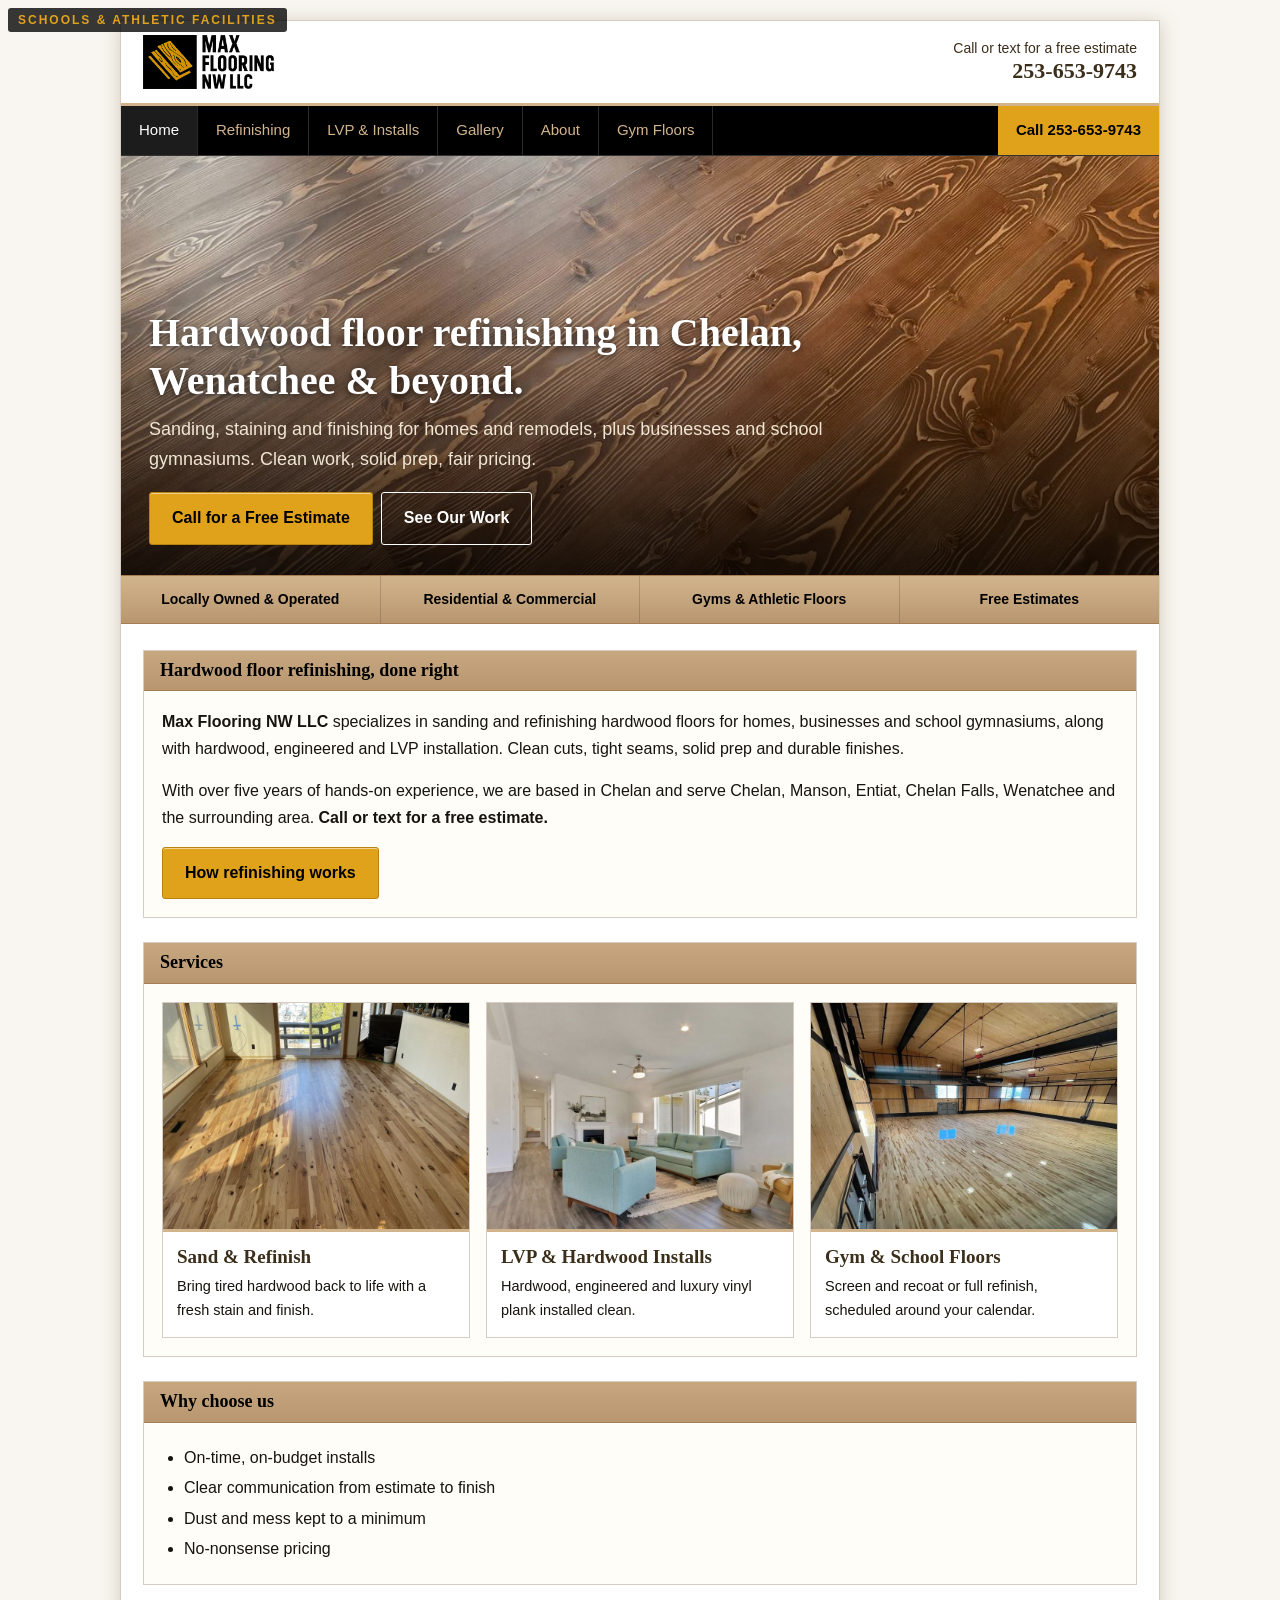
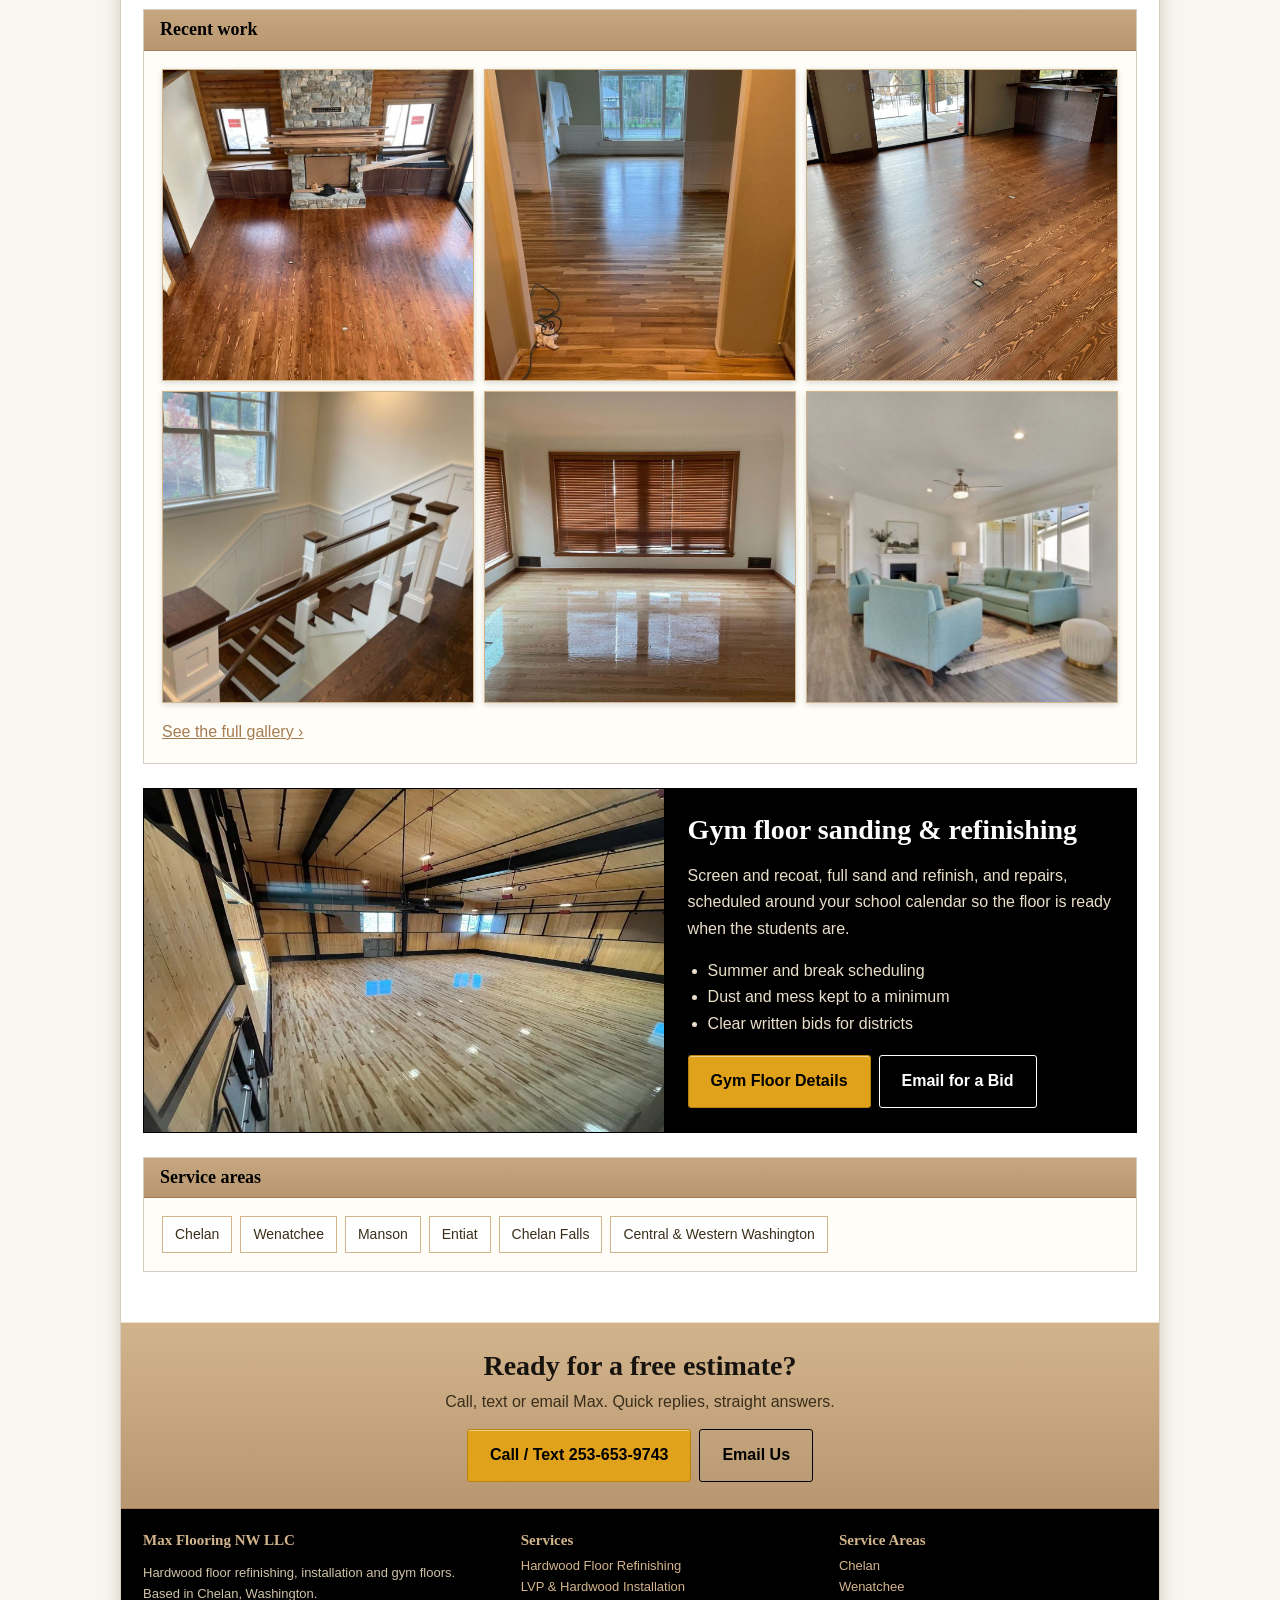
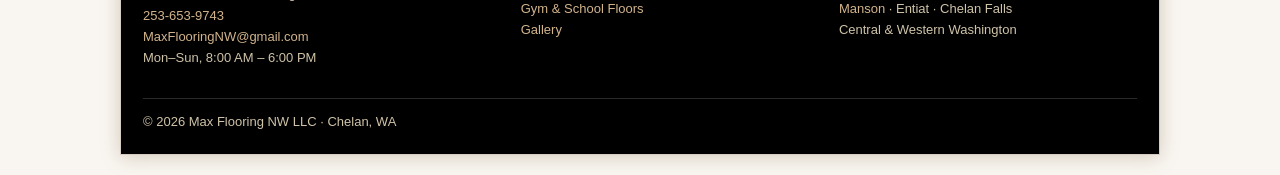
==== commit f69ebaab: "Use birch after photo for Sand & Refinish card Co-Authored-By: Claude Sonnet 5.5 <noreply@anthropic." ====
--- a/index.html
+++ b/index.html
@@ -33,7 +33,7 @@
 <p>With over five years of hands-on experience, we are based in Chelan and serve Chelan, Manson, Entiat, Chelan Falls, Wenatchee and the surrounding area. <strong>Call or text for a free estimate.</strong></p>
 <p><a class="btn" href="/hardwood-floor-refinishing/">How refinishing works</a></p></div></section>
 <section class="box"><div class="box-hd"><h2>Services</h2></div><div class="box-bd"><div class="cards">
-<a class="card" href="/hardwood-floor-refinishing/"><div class="ph"><img src="/img/oak-refinish-gloss-800.jpg" srcset="/img/oak-refinish-gloss-800.jpg 800w, /img/oak-refinish-gloss-1600.jpg 1600w" sizes="(max-width:760px) 100vw, 340px" width="800" height="1067" alt="Freshly finished hardwood floor in a living room with wood blinds" loading="lazy" ></div><div class="tx"><h3>Sand &amp; Refinish</h3><p>Bring tired hardwood back to life with a fresh stain and finish.</p></div></a>
+<a class="card" href="/hardwood-floor-refinishing/"><div class="ph"><img src="/img/birch-after-slider-800.jpg" srcset="/img/birch-after-slider-800.jpg 800w, /img/birch-after-slider-1600.jpg 1600w" sizes="(max-width:760px) 100vw, 340px" width="800" height="600" alt="Birch hardwood floor after sanding and refinishing, with sunlight from a sliding glass door" loading="lazy" ></div><div class="tx"><h3>Sand &amp; Refinish</h3><p>Bring tired hardwood back to life with a fresh stain and finish.</p></div></a>
 <a class="card" href="/lvp-flooring-installation/"><div class="ph"><img src="/img/lvp-living-room-800.jpg" srcset="/img/lvp-living-room-800.jpg 800w, /img/lvp-living-room-1600.jpg 1600w" sizes="(max-width:760px) 100vw, 340px" width="800" height="640" alt="Gray luxury vinyl plank flooring in a bright open living room" loading="lazy" ></div><div class="tx"><h3>LVP &amp; Hardwood Installs</h3><p>Hardwood, engineered and luxury vinyl plank installed clean.</p></div></a>
 <a class="card" href="/gym-floor-refinishing/"><div class="ph"><img src="/img/gym-floor-900.jpg" sizes="(max-width:760px) 100vw, 340px" width="900" height="600" alt="Newly refinished gym floor with a glossy finish and wood-paneled walls" loading="lazy" ></div><div class="tx"><h3>Gym &amp; School Floors</h3><p>Screen and recoat or full refinish, scheduled around your calendar.</p></div></a>
 </div></div></section>
